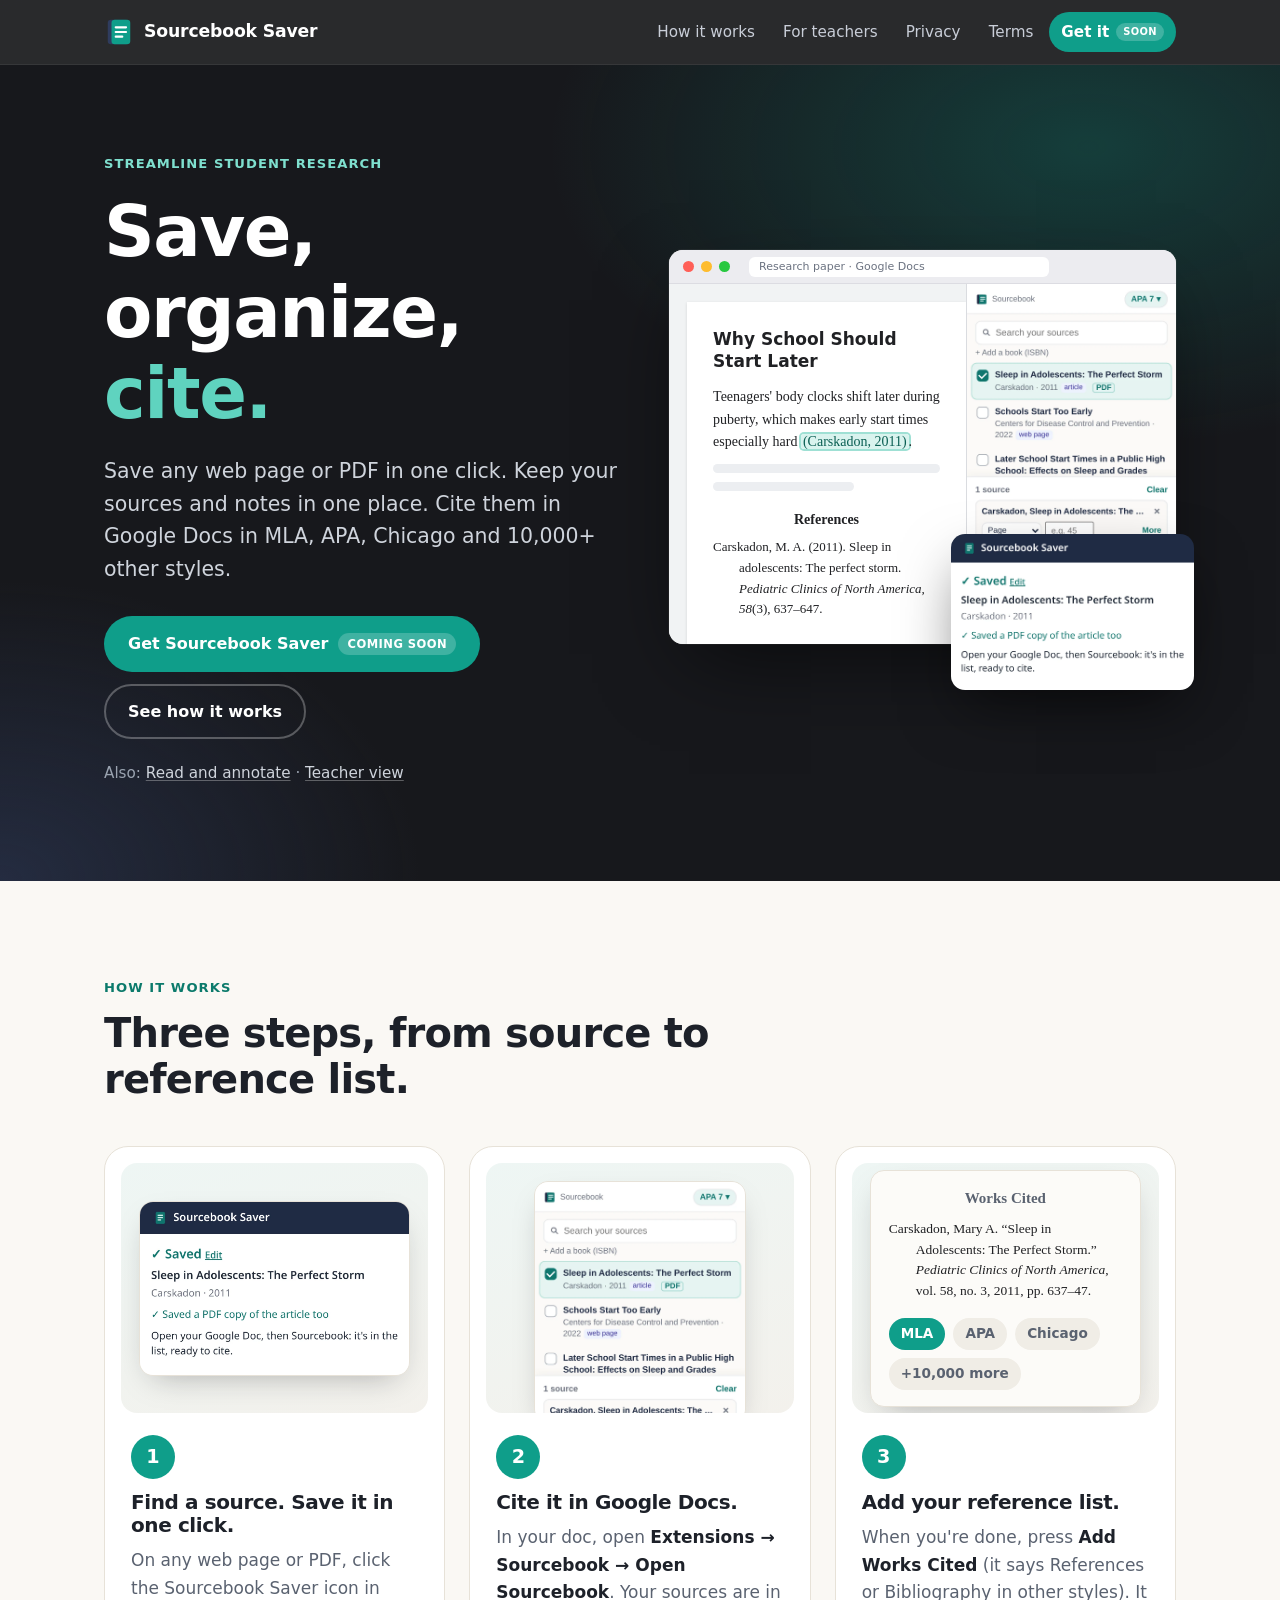
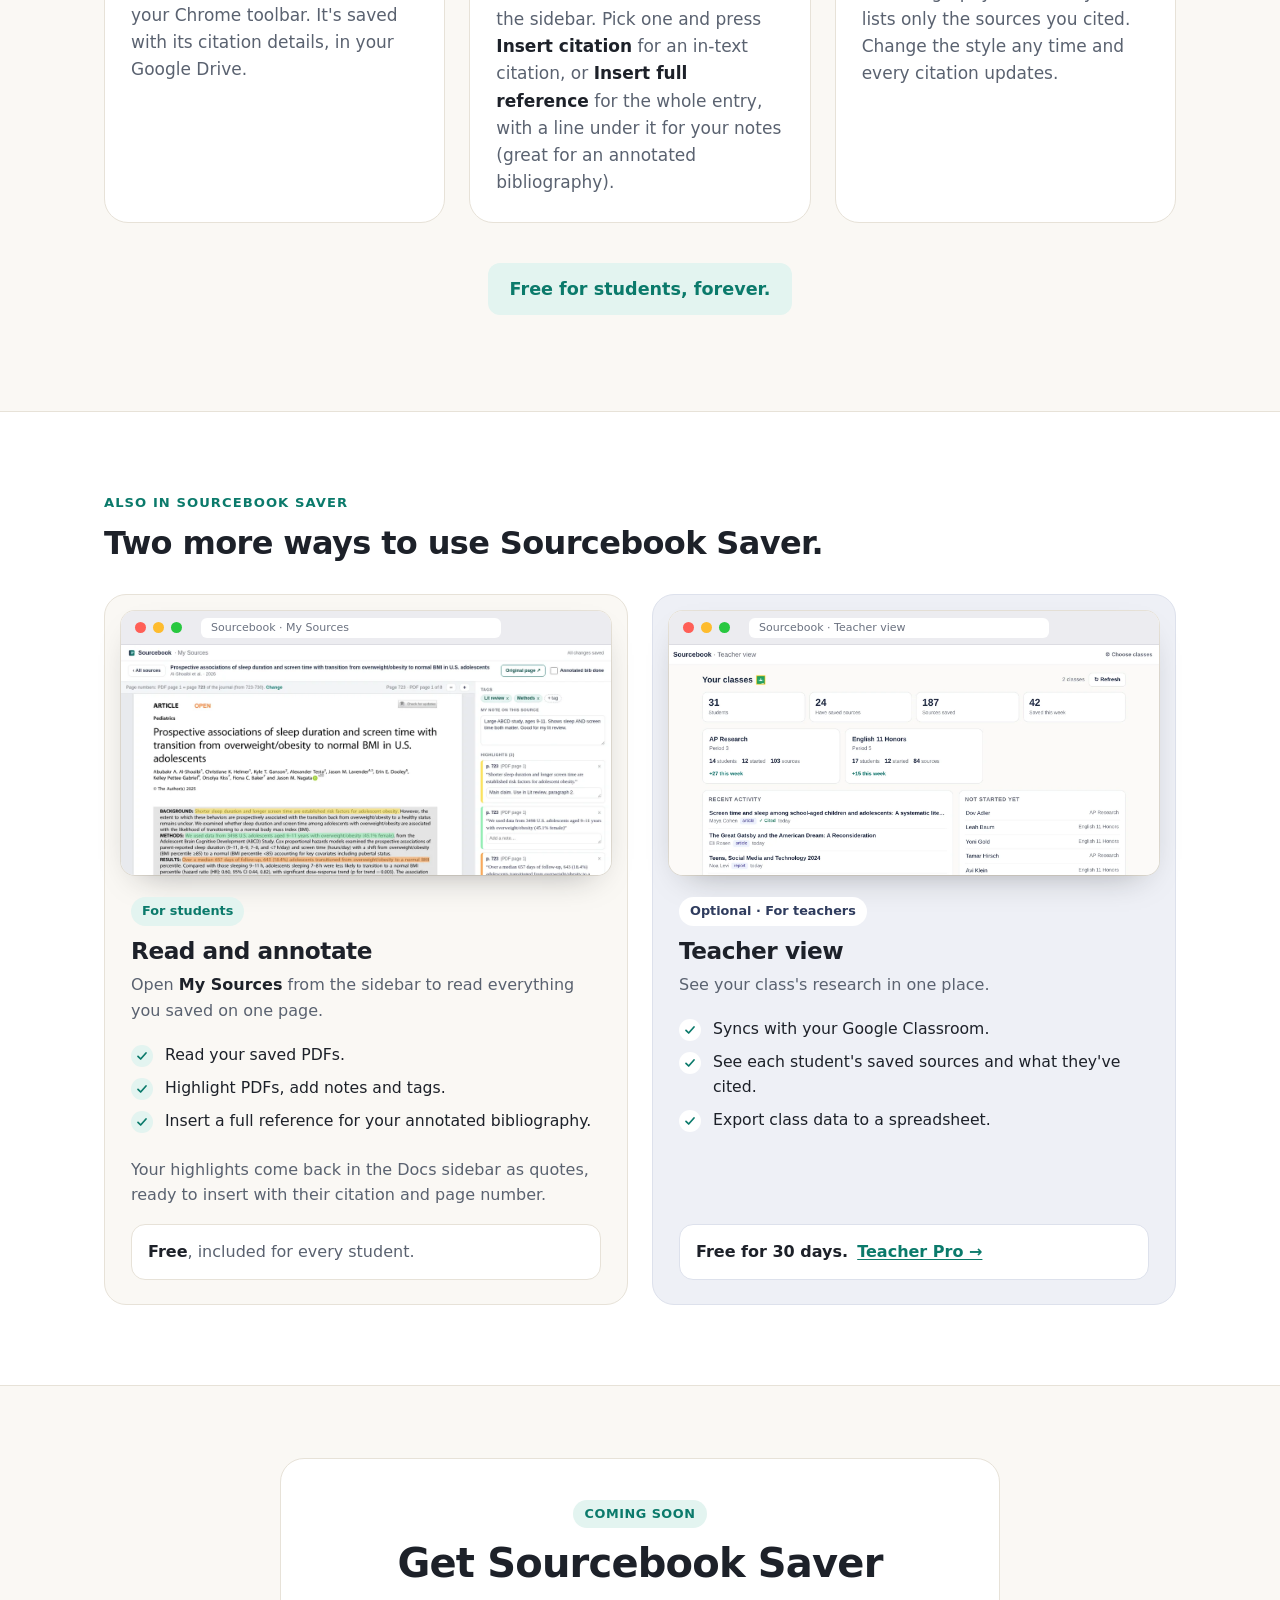
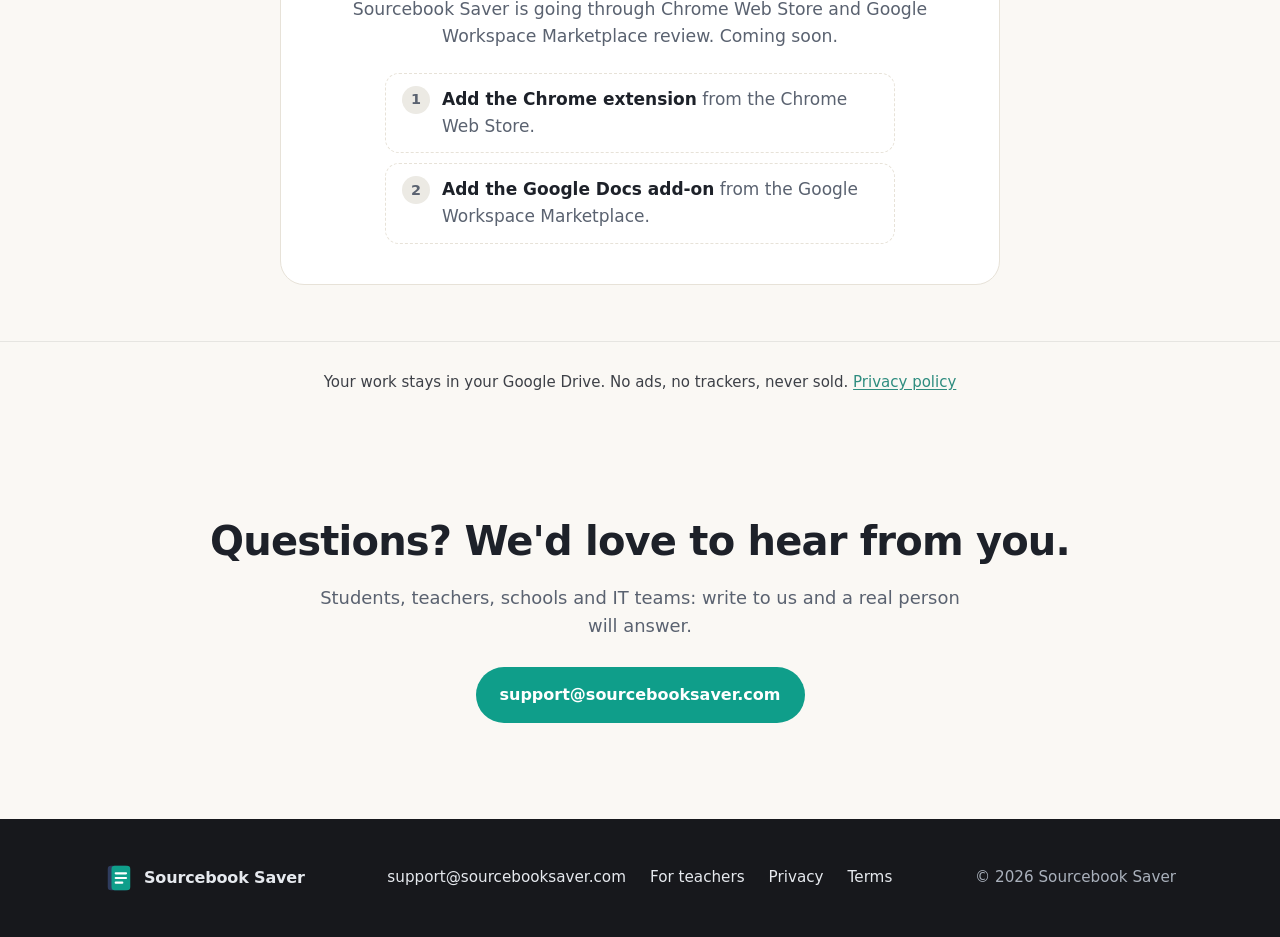
==== index.html @ 34f8eda5 "Teachers page Setup edits, homepage hero and pricing text" ====
<!doctype html>
<html lang="en">
<head>
<meta charset="utf-8">
<meta name="viewport" content="width=device-width, initial-scale=1">
<title>Sourcebook Saver: save, organize, cite</title>
<meta name="description" content="Save web pages and PDFs in one click, then cite them in Google Docs in MLA, APA, Chicago and 10,000+ other styles. Free for students.">
<link rel="canonical" href="https://sourcebooksaver.com/">
<meta name="theme-color" content="#17181c">
<meta property="og:type" content="website">
<meta property="og:site_name" content="Sourcebook Saver">
<meta property="og:title" content="Sourcebook Saver: save, organize, cite">
<meta property="og:description" content="Save web pages and PDFs in one click, then cite them in Google Docs in MLA, APA, Chicago and 10,000+ other styles. Free for students.">
<meta property="og:url" content="https://sourcebooksaver.com/">
<meta property="og:image" content="https://sourcebooksaver.com/assets/img/og.jpg">
<meta property="og:image:width" content="1200">
<meta property="og:image:height" content="630">
<meta name="twitter:card" content="summary_large_image">
<link rel="icon" href="/favicon.svg" type="image/svg+xml">
<link rel="icon" href="/favicon.png" type="image/png" sizes="32x32">
<link rel="apple-touch-icon" href="/apple-touch-icon.png">
<link rel="stylesheet" href="/assets/style.css">
</head>
<body>
<a class="skip" href="#main">Skip to content</a>
<header class="site-head">
  <div class="wrap">
    <a class="brand" href="/"><img src="/assets/img/logo.svg" alt="" width="30" height="30">Sourcebook Saver</a>
    <nav class="nav" aria-label="Main"><a href="#how" class="hide-sm">How it works</a><a href="/teachers/">For teachers</a><a href="/privacy/" class="hide-sm">Privacy</a><a href="/terms/" class="hide-sm">Terms</a><a href="#get" class="nav-get">Get it <span class="soon">Soon</span></a></nav>
  </div>
</header>
<main id="main">
<section class="hero" aria-labelledby="hero-title" style="padding:0">
  <div class="wrap">
    <div>
      <span class="eyebrow">Streamline student research</span>
      <h1 id="hero-title">Save, organize, <span class="accent">cite.</span></h1>
      <p class="lede">Save any web page or PDF in one click. Keep your sources and notes in one place. Cite them in Google Docs in MLA, APA, Chicago and 10,000+ other styles.</p>
      <div class="ctas">
        <a class="btn btn-primary btn-get" href="#get">Get Sourcebook Saver <span class="soon">Coming soon</span></a>
        <a class="btn btn-ghost" href="#how">See how it works</a>
      </div>
      <p class="also">Also: <a href="#read-annotate">Read and annotate</a> <span aria-hidden="true">·</span> <a href="#teacher-view">Teacher view</a></p>
    </div>
    <div class="hero-visual">
      <div class="window">
        <div class="window-bar"><i></i><i></i><i></i><span>Research paper · Google Docs</span></div>
        <div class="docmock">
          <div class="docpage" aria-hidden="true">
            <p class="d-title">Why School Should Start Later</p>
            <p>Teenagers' body clocks shift later during puberty, which makes early start times especially hard <mark>(Carskadon, 2011)</mark>.</p>
            <p class="d-line"></p><p class="d-line short"></p>
            <p class="d-h">References</p>
            <p class="d-ref">Carskadon, M. A. (2011). Sleep in adolescents: The perfect storm. <i>Pediatric Clinics of North America, 58</i>(3), 637–647.</p>
          </div>
          <div class="docside"><img src="/assets/img/docs-sidebar.webp" width="900" height="1860" alt="The Sourcebook Saver sidebar in Google Docs, listing saved sources ready to cite. Sample data."></div>
        </div>
      </div>
      <img class="pop" src="/assets/img/saver-popup.webp" width="1020" height="654" alt="The Sourcebook Saver popup in Chrome saying the page was saved, with its citation details.">
    </div>
  </div>
</section>

<section id="how" aria-labelledby="how-title">
  <div class="wrap">
    <div class="section-head">
      <span class="kicker">How it works</span>
      <h2 id="how-title">Three steps, from source to reference list.</h2>
    </div>
    <ol class="steps3">
      <li>
        <div class="s-vis"><div class="shot"><img src="/assets/img/saver-popup.webp" width="1020" height="654" loading="lazy" alt="Sourcebook Saver popup in Chrome: the page is saved, with its title, author and date."></div></div>
        <div class="s-text">
          <span class="s-num" aria-hidden="true">1</span>
          <h3>Find a source. Save it in one click.</h3>
          <p>On any web page or PDF, click the Sourcebook Saver icon in your Chrome toolbar. It's saved with its citation details, in your Google Drive.</p>
        </div>
      </li>
      <li>
        <div class="s-vis"><div class="shot shot-tall"><img src="/assets/img/docs-sidebar.webp" width="900" height="1860" loading="lazy" alt="The Sourcebook Saver sidebar in Google Docs with saved sources and the Insert citation button. Sample data."></div></div>
        <div class="s-text">
          <span class="s-num" aria-hidden="true">2</span>
          <h3>Cite it in Google Docs.</h3>
          <p>In your doc, open <b>Extensions → Sourcebook → Open Sourcebook</b>. Your sources are in the sidebar. Pick one and press <b>Insert citation</b> for an in-text citation, or <b>Insert full reference</b> for the whole entry, with a line under it for your notes (great for an annotated bibliography).</p>
        </div>
      </li>
      <li>
        <div class="s-vis"><div class="refcard" aria-label="Citation styles">
          <p class="rc-h">Works Cited</p>
          <p class="rc-e">Carskadon, Mary A. “Sleep in Adolescents: The Perfect Storm.” <i>Pediatric Clinics of North America</i>, vol. 58, no. 3, 2011, pp. 637–47.</p>
          <div class="chips"><span class="on">MLA</span><span>APA</span><span>Chicago</span><span>+10,000 more</span></div>
        </div></div>
        <div class="s-text">
          <span class="s-num" aria-hidden="true">3</span>
          <h3>Add your reference list.</h3>
          <p>When you're done, press <b>Add Works Cited</b> (it says References or Bibliography in other styles). It lists only the sources you cited. Change the style any time and every citation updates.</p>
        </div>
      </li>
    </ol>
    <p class="free-line"><span class="free-badge">Free for students, forever.</span></p>
  </div>
</section>

<section id="more" class="more-sec" aria-labelledby="more-title">
  <div class="wrap">
    <div class="section-head more-head">
      <span class="kicker">Also in Sourcebook Saver</span>
      <h2 id="more-title">Two more ways to use Sourcebook Saver.</h2>
    </div>
    <div class="duo">
      <article class="duo-card" id="read-annotate" aria-labelledby="ra-title">
        <div class="window duo-shot">
          <div class="window-bar"><i></i><i></i><i></i><span>Sourcebook · My Sources</span></div>
          <img src="/assets/img/my-sources.webp" width="1200" height="652" loading="lazy" alt="My Sources page: a saved source open for reading, with highlights and a notes panel. Sample data.">
        </div>
        <div class="duo-body">
          <span class="tag">For students</span>
          <h3 id="ra-title">Read and annotate</h3>
          <p>Open <b>My Sources</b> from the sidebar to read everything you saved on one page.</p>
          <ul class="ticks">
            <li>Read your saved PDFs.</li>
            <li>Highlight PDFs, add notes and tags.</li>
            <li>Insert a full reference for your annotated bibliography.</li>
          </ul>
          <p>Your highlights come back in the Docs sidebar as quotes, ready to insert with their citation and page number.</p>
          <p class="duo-foot"><strong>Free</strong>, included for every student.</p>
        </div>
      </article>
      <article class="duo-card teach" id="teacher-view" aria-labelledby="tv-title">
        <div class="window duo-shot">
          <div class="window-bar"><i></i><i></i><i></i><span>Sourcebook · Teacher view</span></div>
          <img src="/assets/img/teacher-dashboard.webp" width="1600" height="997" loading="lazy" alt="Teacher view with class cards and a student list. Sample data.">
        </div>
        <div class="duo-body">
          <span class="tag">Optional · For teachers</span>
          <h3 id="tv-title">Teacher view</h3>
          <p>See your class's research in one place.</p>
          <ul class="ticks">
            <li>Syncs with your Google Classroom.</li>
            <li>See each student's saved sources and what they've cited.</li>
            <li>Export class data to a spreadsheet.</li>
          </ul>
          <p class="duo-foot"><strong>Free for 30 days.</strong> <a href="/teachers/">Teacher Pro <span aria-hidden="true">→</span></a></p>
        </div>
      </article>
    </div>
  </div>
</section>

<section id="get" class="get-sec" aria-labelledby="get-title">
  <div class="wrap">
    <div class="get-card">
      <span class="soon soon-lg">Coming soon</span>
      <h2 id="get-title">Get Sourcebook Saver</h2>
      <p>Sourcebook Saver is going through Chrome Web Store and Google Workspace Marketplace review. Coming soon.</p>
      <ol class="get-steps">
        <li><span><b>Add the Chrome extension</b> from the Chrome Web Store.</span></li>
        <li><span><b>Add the Google Docs add-on</b> from the Google Workspace Marketplace.</span></li>
      </ol>
    </div>
  </div>
</section>

<section class="data-strip" aria-label="Privacy" style="padding:28px 0;border-top:1px solid rgba(0,0,0,.08)">
  <div class="wrap" style="text-align:center;font-size:15px;line-height:1.6;opacity:.85">
    <p style="margin:0">Your work stays in your Google Drive. No ads, no trackers, never sold. <a href="/privacy/">Privacy policy</a></p>
  </div>
</section>

<section class="cta-band" aria-labelledby="cta-title">
  <div class="wrap">
    <h2 id="cta-title">Questions? We'd love to hear from you.</h2>
    <p>Students, teachers, schools and IT teams: write to us and a real person will answer.</p>
    <div class="ctas" style="justify-content:center">
      <a class="btn btn-primary" href="mailto:support@sourcebooksaver.com">support@sourcebooksaver.com</a>
    </div>
  </div>
</section>
</main>
<footer class="site-foot">
  <div class="wrap">
    <a class="brand" href="/"><img src="/assets/img/logo.svg" alt="" width="26" height="26">Sourcebook Saver</a>
    <nav class="foot-links" aria-label="Footer">
      <a href="mailto:support@sourcebooksaver.com">support@sourcebooksaver.com</a>
      <a href="/teachers/">For teachers</a>
      <a href="/privacy/">Privacy</a>
      <a href="/terms/">Terms</a>
    </nav>
    <p style="margin:0">&copy; 2026 Sourcebook Saver</p>
  </div>
</footer>
</body>
</html>
---- assets/style.css ----
:root{--ink:#1d2129;--muted:#5a6270;--paper:#faf8f4;--card:#fff;--line:#e7e2d8;--teal:#0f9e8a;--teal-d:#0b7a6b;--teal-l:#e3f4f0;--navy:#2f3c5e;--night:#17181c;--night2:#1f2127;--radius:18px;--max:1120px}
*{box-sizing:border-box}
html{-webkit-text-size-adjust:100%;scroll-behavior:smooth}
@media (prefers-reduced-motion:reduce){html{scroll-behavior:auto}}
body{margin:0;background:var(--paper);color:var(--ink);font:17px/1.6 system-ui,-apple-system,"Segoe UI",Roboto,"Helvetica Neue",Arial,sans-serif;text-rendering:optimizeLegibility}
img,video{max-width:100%;height:auto;display:block}
a{color:var(--teal-d);text-underline-offset:2px}
a:hover{color:var(--navy)}
:focus-visible{outline:3px solid #f5b83d;outline-offset:3px;border-radius:6px}
.skip{position:absolute;left:-999px;top:8px;background:#fff;color:var(--ink);padding:8px 14px;border-radius:8px;z-index:10}
.skip:focus{left:8px}
.wrap{max-width:var(--max);margin:0 auto;padding:0 24px}
h1,h2,h3{line-height:1.15;letter-spacing:-.02em;margin:0 0 .5em}
h1{font-size:clamp(2.4rem,6vw,4.4rem);font-weight:800}
h2{font-size:clamp(1.7rem,3.4vw,2.5rem);font-weight:780}
h3{font-size:1.25rem;font-weight:720}
p{margin:0 0 1em}

/* header */
.site-head{position:sticky;top:0;z-index:5;background:rgba(23,24,28,.92);backdrop-filter:saturate(1.4) blur(10px);-webkit-backdrop-filter:saturate(1.4) blur(10px);border-bottom:1px solid rgba(255,255,255,.06)}
.site-head .wrap{display:flex;align-items:center;justify-content:space-between;gap:16px;min-height:64px}
.brand{display:flex;align-items:center;gap:10px;color:#fff;text-decoration:none;font-weight:760;font-size:1.08rem;letter-spacing:-.01em;white-space:nowrap}
.brand img{width:30px;height:30px}
.brand:hover{color:#fff}
.nav{display:flex;gap:4px;flex-wrap:wrap}
.nav a{color:#c9ced8;text-decoration:none;font-size:.95rem;padding:8px 12px;border-radius:999px}
.nav a:hover,.nav a[aria-current=page]{color:#fff;background:rgba(255,255,255,.08)}

/* hero */
.hero{background:radial-gradient(900px 500px at 85% 10%,rgba(15,158,138,.28),transparent 60%),radial-gradient(700px 500px at 0% 100%,rgba(47,60,94,.55),transparent 60%),var(--night);color:#fff;overflow:hidden}
.hero .wrap{display:grid;grid-template-columns:1.02fr 1fr;gap:48px;align-items:center;padding-top:84px;padding-bottom:96px}
.eyebrow{display:inline-block;font-size:.82rem;font-weight:700;letter-spacing:.08em;text-transform:uppercase;color:#7fe0cf;margin-bottom:18px}
.hero h1{margin-bottom:20px}
.hero h1 .accent{color:#5fd3bf}
.lede{font-size:clamp(1.1rem,1.6vw,1.3rem);color:#cfd4dc;max-width:34em;margin-bottom:30px}
.ctas{display:flex;flex-wrap:wrap;gap:12px}
.btn{display:inline-flex;align-items:center;gap:8px;padding:13px 22px;border-radius:999px;font-weight:700;font-size:1rem;text-decoration:none;border:2px solid transparent;transition:transform .15s ease,background .15s ease}
.btn:hover{transform:translateY(-1px)}
.btn-primary{background:var(--teal);color:#fff}
.btn-primary:hover{background:#12b39c;color:#fff}
.btn-ghost{border-color:rgba(255,255,255,.28);color:#fff}
.btn-ghost:hover{border-color:#fff;color:#fff}
.btn svg{width:18px;height:18px}

/* window mockup */
.window{background:#fff;border-radius:14px;box-shadow:0 30px 80px -20px rgba(0,0,0,.6),0 0 0 1px rgba(255,255,255,.06);overflow:hidden}
.window-bar{display:flex;align-items:center;gap:7px;height:34px;padding:0 14px;background:#ececf0;border-bottom:1px solid #dcdce2}
.window-bar i{width:11px;height:11px;border-radius:50%;background:#ff5f57}
.window-bar i:nth-child(2){background:#febc2e}.window-bar i:nth-child(3){background:#28c840}
.window-bar span{margin-left:12px;flex:1;max-width:300px;height:20px;border-radius:6px;background:#fff;font-size:11px;line-height:20px;color:#6b7280;padding:0 10px;overflow:hidden;white-space:nowrap}
.hero-visual{position:relative;padding-bottom:40px}
.hero-visual .pop{position:absolute;right:-18px;bottom:-6px;width:min(300px,48%);border-radius:14px;box-shadow:0 24px 60px -12px rgba(0,0,0,.55);animation:pop .9s cubic-bezier(.2,.9,.25,1.2) .3s both}
@keyframes pop{from{opacity:0;transform:translateY(24px) scale(.9)}to{opacity:1;transform:none}}
@media (prefers-reduced-motion:reduce){.hero-visual .pop{animation:none}}

/* sections */
section{padding:96px 0}
.section-head{max-width:720px;margin-bottom:44px}
.section-head p{color:var(--muted);font-size:1.12rem}
.kicker{font-size:.82rem;font-weight:750;letter-spacing:.08em;text-transform:uppercase;color:var(--teal-d);margin-bottom:12px;display:block}

.video-sec{background:var(--night2);color:#fff;padding:80px 0}
.video-sec .section-head p{color:#c3c9d3}
.video-sec .kicker{color:#7fe0cf}
.video-frame{border-radius:var(--radius);overflow:hidden;box-shadow:0 30px 80px -24px rgba(0,0,0,.7);background:#000;aspect-ratio:16/9}
.video-frame video{width:100%;height:100%;object-fit:cover}
.video-note{margin-top:14px;color:#a9b0bc;font-size:.93rem}

.split{display:grid;grid-template-columns:1fr 1fr;gap:28px}
.panel{background:var(--card);border:1px solid var(--line);border-radius:24px;padding:36px;display:flex;flex-direction:column}
.panel .tag{align-self:flex-start;font-size:.82rem;font-weight:750;padding:5px 12px;border-radius:999px;background:var(--teal-l);color:var(--teal-d);margin-bottom:16px}
.panel.teach .tag{background:#e8ebf4;color:var(--navy)}
.panel h3{font-size:1.6rem;margin-bottom:12px}
.panel > p{color:var(--muted)}
.ticks{list-style:none;padding:0;margin:4px 0 26px}
.ticks li{position:relative;padding-left:34px;margin-bottom:12px}
.ticks li::before{content:"";position:absolute;left:0;top:3px;width:22px;height:22px;border-radius:50%;background:var(--teal-l) url("data:image/svg+xml,%3Csvg xmlns='http://www.w3.org/2000/svg' viewBox='0 0 24 24'%3E%3Cpath d='M6 12.5l4 4 8-9' fill='none' stroke='%230b7a6b' stroke-width='2.6' stroke-linecap='round' stroke-linejoin='round'/%3E%3C/svg%3E") center/16px no-repeat}
.panel.teach .ticks li::before{background-color:#e8ebf4}
.shot{margin-top:auto;border-radius:14px;overflow:hidden;border:1px solid var(--line);background:#f3f1ec}
.shot img{width:100%;height:auto}
.shot-pair{display:grid;grid-template-columns:1.5fr 1fr;gap:12px;margin-top:auto;align-items:start}
.shot-pair .shot{margin-top:0}
.shot-tall{max-height:300px}
.shot-tall img{object-fit:cover;object-position:top;height:300px!important}
.price{margin:0 0 22px;padding:16px 18px;border-radius:14px;background:#f6f4ef;border:1px dashed #d8d1c3;font-size:.98rem}
.price strong{color:var(--ink)}
.free-badge{display:inline-block;margin:0 0 22px;padding:10px 16px;border-radius:12px;background:var(--teal-l);color:var(--teal-d);font-weight:750}

.data-sec{background:#fff;border-top:1px solid var(--line);border-bottom:1px solid var(--line)}
.points{display:grid;grid-template-columns:repeat(3,1fr);gap:22px;margin-bottom:28px}
.point{padding:28px;border-radius:20px;background:var(--paper);border:1px solid var(--line)}
.point .ic{width:46px;height:46px;border-radius:14px;background:var(--teal);display:grid;place-items:center;margin-bottom:16px}
.point .ic svg{width:24px;height:24px;stroke:#fff;fill:none;stroke-width:2;stroke-linecap:round;stroke-linejoin:round}
.point p{color:var(--muted);margin:0}
.point h3{margin-bottom:8px}

.cta-band{text-align:center}
.cta-band p{color:var(--muted);font-size:1.12rem;max-width:36em;margin:0 auto 26px}
.cta-band .btn-ghost{border-color:var(--line);color:var(--ink)}

/* teachers page */
.page-hero{background:radial-gradient(800px 400px at 90% 0%,rgba(15,158,138,.25),transparent 60%),var(--night);color:#fff;padding:72px 0 56px}
.page-hero p{color:#cfd4dc;font-size:1.15rem;max-width:40em;margin:0}
.page-hero h1{font-size:clamp(2.1rem,5vw,3.4rem)}
.steps{list-style:none;padding:0;margin:0;counter-reset:s;display:grid;gap:18px}
.steps li{counter-increment:s;display:grid;grid-template-columns:56px 1fr;gap:18px;padding:24px;background:#fff;border:1px solid var(--line);border-radius:20px}
.steps li::before{content:counter(s);width:44px;height:44px;border-radius:50%;background:var(--teal);color:#fff;font-weight:800;font-size:1.2rem;display:grid;place-items:center}
.steps h3{margin:6px 0 6px}
.steps p{margin:0;color:var(--muted)}
.two-col{display:grid;grid-template-columns:1.1fr .9fr;gap:40px;align-items:start}
.aside{position:sticky;top:90px}
.aside .shot{margin-bottom:14px}
.aside figcaption{font-size:.9rem;color:var(--muted)}

/* legal */
.legal{padding:56px 0 96px}
.legal .wrap{max-width:820px}
.legal-head{margin-bottom:28px;padding-bottom:22px;border-bottom:1px solid var(--line)}
.legal-head h1{font-size:clamp(2rem,4.6vw,2.9rem)}
.legal-head .sub{font-weight:650;margin:0 0 4px}
.legal-head .meta{color:var(--muted);font-size:.95rem;margin:0}
.legal h2{font-size:1.45rem;margin:2.2em 0 .6em;scroll-margin-top:84px}
.legal h3{font-size:1.12rem;margin:1.6em 0 .5em}
.legal ul,.legal ol{padding-left:1.3em}
.legal li{margin-bottom:.45em}
.legal hr{border:0;border-top:1px solid var(--line);margin:3em 0 1.5em}
.legal em{color:var(--muted)}
.toc{background:#fff;border:1px solid var(--line);border-radius:16px;padding:18px 22px;margin:0 0 8px}
.toc summary{cursor:pointer;font-weight:700}
.toc ol{margin:12px 0 0;padding-left:1.2em;columns:2;column-gap:28px;font-size:.95rem}
.toc li{break-inside:avoid}
.table-wrap{margin:1.2em 0 1.6em;border:1px solid var(--line);border-radius:14px;overflow:hidden;background:#fff}
table{border-collapse:collapse;width:100%;font-size:.95rem}
th,td{text-align:left;vertical-align:top;padding:12px 14px;border-bottom:1px solid var(--line)}
th{background:#f3f1ec;font-weight:700}
tr:last-child td{border-bottom:0}

/* footer */
.site-foot{background:var(--night);color:#aab1bc;padding:44px 0;font-size:.95rem}
.site-foot .wrap{display:flex;flex-wrap:wrap;gap:18px 32px;align-items:center;justify-content:space-between}
.site-foot a{color:#e6e9ee;text-decoration:none}
.site-foot a:hover{color:#fff;text-decoration:underline}
.foot-links{display:flex;flex-wrap:wrap;gap:8px 24px}
.site-foot .brand{font-size:1rem}

@media (max-width:900px){
 .hero .wrap{grid-template-columns:1fr;padding-top:56px;padding-bottom:64px;gap:40px}
 .split,.points,.two-col{grid-template-columns:1fr}
 .aside{position:static}
 section{padding:72px 0}
}
@media (max-width:640px){
 body{font-size:16.5px}
 .wrap{padding:0 18px}
 .nav a{padding:7px 9px;font-size:.9rem}
 .nav .hide-sm{display:none}
 .panel{padding:24px;border-radius:20px}
 .hero-visual .pop{right:-6px;width:52%}
 .shot-pair{grid-template-columns:1fr 1fr}
 .shot-tall,.shot-tall img{height:220px;max-height:220px}
 .toc ol{columns:1}
 .steps li{grid-template-columns:1fr;gap:10px;padding:20px}
 .table-wrap{border:0;background:none;border-radius:0}
 table,thead,tbody,tr,th,td{display:block}
 thead{position:absolute;left:-9999px}
 tr{background:#fff;border:1px solid var(--line);border-radius:14px;margin-bottom:12px;padding:6px 0}
 td{border:0;padding:8px 16px}
 td[data-label]:not([data-label=""])::before{content:attr(data-label);display:block;font-size:.78rem;font-weight:750;letter-spacing:.04em;text-transform:uppercase;color:var(--muted);margin-bottom:2px}
 .site-foot .wrap{flex-direction:column;align-items:flex-start}
}
.video-soon{min-height:280px;border-radius:var(--radius);border:2px dashed rgba(255,255,255,.18);background:linear-gradient(160deg,#22252c,#1a1c21);display:flex;flex-direction:column;align-items:center;justify-content:center;text-align:center;padding:24px}
.video-soon svg{width:64px;height:64px;margin-bottom:14px}
.video-soon svg circle{fill:none;stroke:#5fd3bf;stroke-width:2.5}
.video-soon svg path{fill:#5fd3bf}
.video-soon .vs-title{font-size:clamp(1.2rem,2.4vw,1.6rem);font-weight:750;color:#fff;margin:0 0 6px}
.video-soon .vs-sub{color:#a9b0bc;margin:0}
@media (max-width:640px){.video-soon{min-height:220px}}

/* v2 home: hero doc mockup */
.docmock{display:grid;grid-template-columns:1fr 210px;background:#f1f3f4;height:360px;overflow:hidden}
.docpage{background:#fff;margin:18px 0 0 18px;padding:26px 26px 0;color:#202124;font:14px/1.6 Georgia,"Times New Roman",serif;box-shadow:0 1px 3px rgba(0,0,0,.12)}
.docpage p{margin:0 0 10px}
.docpage .d-title{font:700 17px/1.3 system-ui,-apple-system,"Segoe UI",Roboto,sans-serif;margin-bottom:14px}
.docpage mark{background:#d9f3ee;color:#0b5f53;border-radius:3px;padding:0 2px;box-shadow:0 0 0 2px #9fe0d4}
.docpage .d-line{height:9px;border-radius:5px;background:#eceef1;margin-bottom:9px}
.docpage .d-line.short{width:62%;margin-bottom:18px}
.docpage .d-h{font-weight:700;text-align:center;margin-bottom:6px}
.docpage .d-ref{padding-left:2em;text-indent:-2em;font-size:13px}
.docside{border-left:1px solid #dadce0;background:#fff;overflow:hidden}
.docside img{width:100%;height:auto}
.btn-dark{background:var(--night);color:#fff}
.btn-dark:hover{background:var(--navy);color:#fff}

/* v2 home: three steps */
.steps3{list-style:none;margin:0;padding:0;display:grid;grid-template-columns:repeat(3,1fr);gap:24px}
.steps3 li{background:#fff;border:1px solid var(--line);border-radius:24px;padding:28px;display:flex;flex-direction:column;gap:22px}
.steps3 .s-num{display:grid;place-items:center;width:44px;height:44px;border-radius:50%;background:var(--teal);color:#fff;font-weight:800;font-size:1.2rem;margin-bottom:16px}
.steps3 h3{margin-bottom:10px}
.steps3 p{color:var(--muted);margin:0}
.steps3 b{color:var(--ink)}
.steps3 .shot,.steps3 .refcard{margin-top:auto}
.steps3 .shot-tall,.steps3 .shot-tall img{height:240px!important;max-height:240px}
.refcard{border:1px solid var(--line);border-radius:14px;background:#fcfbf8;padding:18px 18px 16px}
.refcard .rc-h{font:700 15px/1.3 Georgia,"Times New Roman",serif;text-align:center;margin:0 0 10px}
.refcard .rc-e{font:13.5px/1.55 Georgia,"Times New Roman",serif;padding-left:2em;text-indent:-2em;margin:0 0 16px;color:#202124}
.chips{display:flex;flex-wrap:wrap;gap:8px}
.chips span{font-size:.85rem;font-weight:700;padding:5px 12px;border-radius:999px;background:#f0ede6;color:var(--muted)}
.chips span.on{background:var(--teal);color:#fff}
.free-line{text-align:center;margin:40px 0 0}
.free-line .free-badge{margin:0;font-size:1.1rem;padding:12px 22px}

/* v2 home: My Sources */
.ms-sec{background:#fff;border-top:1px solid var(--line);border-bottom:1px solid var(--line)}
.ms-grid{display:grid;grid-template-columns:.85fr 1.15fr;gap:56px;align-items:center}
.ms-grid p{color:var(--muted);font-size:1.08rem}
.ms-grid b{color:var(--ink)}
.ms-sec .window{box-shadow:0 24px 60px -24px rgba(23,24,28,.35),0 0 0 1px var(--line)}

/* v2 home: teachers (optional) */
.teach-card{display:grid;grid-template-columns:1fr 1fr;gap:44px;align-items:center;background:#eef0f6;border:1px solid #dde1ec;border-radius:28px;padding:44px}
.teach-card .tag{display:inline-block;font-size:.82rem;font-weight:750;padding:5px 12px;border-radius:999px;background:#fff;color:var(--navy);margin-bottom:16px}
.teach-card h2{font-size:clamp(1.6rem,3vw,2.2rem)}
.teach-card > div > p{color:var(--muted)}
.teach-card b{color:var(--ink)}
.teach-card .ticks li::before{background-color:#fff}
.teach-card .price{background:#fff;border-style:solid;border-color:#dde1ec}
.teach-card .shot{margin:0;background:#fff}
.faq{max-width:820px}
.faq details{background:#fff;border:1px solid var(--line);border-radius:16px;padding:16px 20px;margin-bottom:12px}
.faq summary{cursor:pointer;font-weight:700}
.faq details p{margin:10px 0 0;color:var(--muted)}
.note-sm{font-size:.86rem;color:var(--muted)}
.price-cards{display:grid;grid-template-columns:repeat(3,1fr);gap:16px;margin:0 0 18px}
.pcard{background:#fff;border:1px solid var(--line);border-radius:18px;padding:22px}
.pcard .amt{font-size:2rem;font-weight:800;letter-spacing:-.02em;line-height:1.1}
.pcard .amt small{font-size:1rem;font-weight:600;color:var(--muted)}
.pcard p{margin:6px 0 0;color:var(--muted);font-size:.95rem}
.pcard.free{background:var(--teal-l);border-color:#bfe7de}

@media (max-width:1060px){.docmock{grid-template-columns:1fr 170px}}
@media (max-width:900px){
 .steps3,.ms-grid,.teach-card,.price-cards{grid-template-columns:1fr}
 .ms-grid{gap:32px}
 .teach-card{padding:28px;gap:28px}
 .steps3 .shot-tall,.steps3 .shot-tall img{height:300px!important;max-height:300px}
}
@media (max-width:640px){
 .docmock{grid-template-columns:1fr 128px;height:270px}
 .docpage{margin:12px 0 0 12px;padding:16px 14px 0;font-size:12.5px}
 .docpage .d-title{font-size:14px}
 .docpage .d-ref{font-size:11.5px}
 .steps3 li{padding:22px}
 .teach-card{padding:22px;border-radius:22px}
}

/* v2.1: step visuals on top, equal frames */
.steps3 li{padding:16px 16px 26px}
.steps3 .s-text{padding:0 10px}
.s-vis{height:250px;border-radius:16px;background:linear-gradient(160deg,#eef6f4,#f3f1ec);display:flex;align-items:center;justify-content:center;overflow:hidden;padding:18px}
.steps3 .s-vis .shot,.steps3 .s-vis .refcard{margin:0;width:100%;box-shadow:0 12px 30px -14px rgba(23,24,28,.35)}
.steps3 .s-vis .shot-tall{align-self:flex-start;width:78%;height:auto!important;max-height:none}
.steps3 .s-vis .shot-tall img{height:auto!important}
.s-vis:has(.shot-tall){padding-bottom:0;align-items:flex-start}
.steps3 .s-num{margin-bottom:12px}
@media (max-width:900px){.s-vis{height:270px}.steps3 .s-vis .shot{max-width:440px}.steps3 .s-vis .shot-tall{max-width:300px}}
@media (max-width:640px){.s-vis{height:230px;padding:14px}}

/* v3 home: primary + two secondary */
.also{margin:22px 0 0;font-size:.95rem;color:#9aa3b0}
.also a{color:#cfd4dc;text-decoration:underline;text-decoration-color:rgba(255,255,255,.3)}
.also a:hover{color:#fff}
.more-sec{background:#fff;border-top:1px solid var(--line);border-bottom:1px solid var(--line);padding:80px 0}
.more-head{margin-bottom:32px}
.more-head h2{font-size:clamp(1.5rem,2.6vw,2rem)}
.duo{display:grid;grid-template-columns:1fr 1fr;gap:24px}
.duo-card{background:var(--paper);border:1px solid var(--line);border-radius:22px;padding:16px;display:flex;flex-direction:column;scroll-margin-top:84px}
.duo-card.teach{background:#eef0f6;border-color:#dde1ec}
.duo-shot{box-shadow:0 14px 34px -18px rgba(23,24,28,.4),0 0 0 1px var(--line)}
.duo-shot img{width:100%;height:230px;object-fit:cover;object-position:top left}
.duo-body{padding:22px 10px 8px;display:flex;flex-direction:column;flex:1}
.duo-body .tag{align-self:flex-start;font-size:.8rem;font-weight:750;padding:4px 11px;border-radius:999px;background:var(--teal-l);color:var(--teal-d);margin-bottom:12px}
.duo-card.teach .tag{background:#fff;color:var(--navy)}
.duo-body h3{font-size:1.45rem;margin-bottom:8px}
.duo-body p{color:var(--muted);font-size:1rem}
.duo-body b{color:var(--ink)}
.duo-body .ticks{margin:2px 0 16px;font-size:.98rem}
.duo-body .ticks li{margin-bottom:8px}
.duo-card.teach .ticks li::before{background-color:#fff}
.duo-foot{margin:auto 0 0!important;padding:14px 16px;border-radius:14px;background:#fff;border:1px solid var(--line);font-size:.96rem}
.duo-card.teach .duo-foot{border-color:#dde1ec}
.duo-foot strong{color:var(--ink)}
.duo-foot a{font-weight:700;white-space:nowrap;margin-left:4px}
@media (max-width:900px){.duo{grid-template-columns:1fr}.more-sec{padding:64px 0}}
@media (max-width:640px){.duo-shot img{height:190px}.duo-card{padding:12px}.duo-body{padding:18px 8px 6px}}

/* Get Sourcebook Saver: coming soon state */
.soon{display:inline-block;font-size:.72rem;font-weight:800;letter-spacing:.04em;text-transform:uppercase;padding:3px 9px;border-radius:999px;background:rgba(255,255,255,.2);color:#fff;line-height:1.4}
.btn-get{gap:10px}
.nav a.nav-get{background:var(--teal);color:#fff;font-weight:700;display:inline-flex;align-items:center;gap:7px}
.nav a.nav-get:hover{background:#12b39c;color:#fff}
.nav a.nav-get .soon{font-size:.62rem;padding:2px 7px}
.get-sec{padding:72px 0 56px}
.get-card{max-width:720px;margin:0 auto;text-align:center;background:#fff;border:1px solid var(--line);border-radius:24px;padding:40px 32px}
.get-card h2{margin:12px 0 10px}
.get-card > p{color:var(--muted);font-size:1.08rem;margin:0 auto 22px;max-width:34em}
.soon-lg{background:var(--teal-l);color:var(--teal-d);font-size:.8rem;padding:5px 12px}
.get-steps{list-style:none;counter-reset:g;margin:0 auto;padding:0;display:grid;gap:10px;max-width:30em;text-align:left}
.get-steps li{counter-increment:g;display:flex;gap:12px;align-items:flex-start;padding:12px 16px;border:1px dashed var(--line);border-radius:14px;color:var(--muted)}
.get-steps li::before{content:counter(g);flex:0 0 28px;height:28px;border-radius:50%;background:#eceae4;color:var(--muted);font-weight:800;display:grid;place-items:center;font-size:.9rem}
.get-steps b{color:var(--ink)}
@media (max-width:640px){.get-sec{padding:48px 0 36px}.get-card{padding:30px 20px}.nav a.nav-get{padding:7px 11px}}
.get-sec{scroll-margin-top:64px}
@media (max-width:640px){.nav a.nav-get{display:none}}
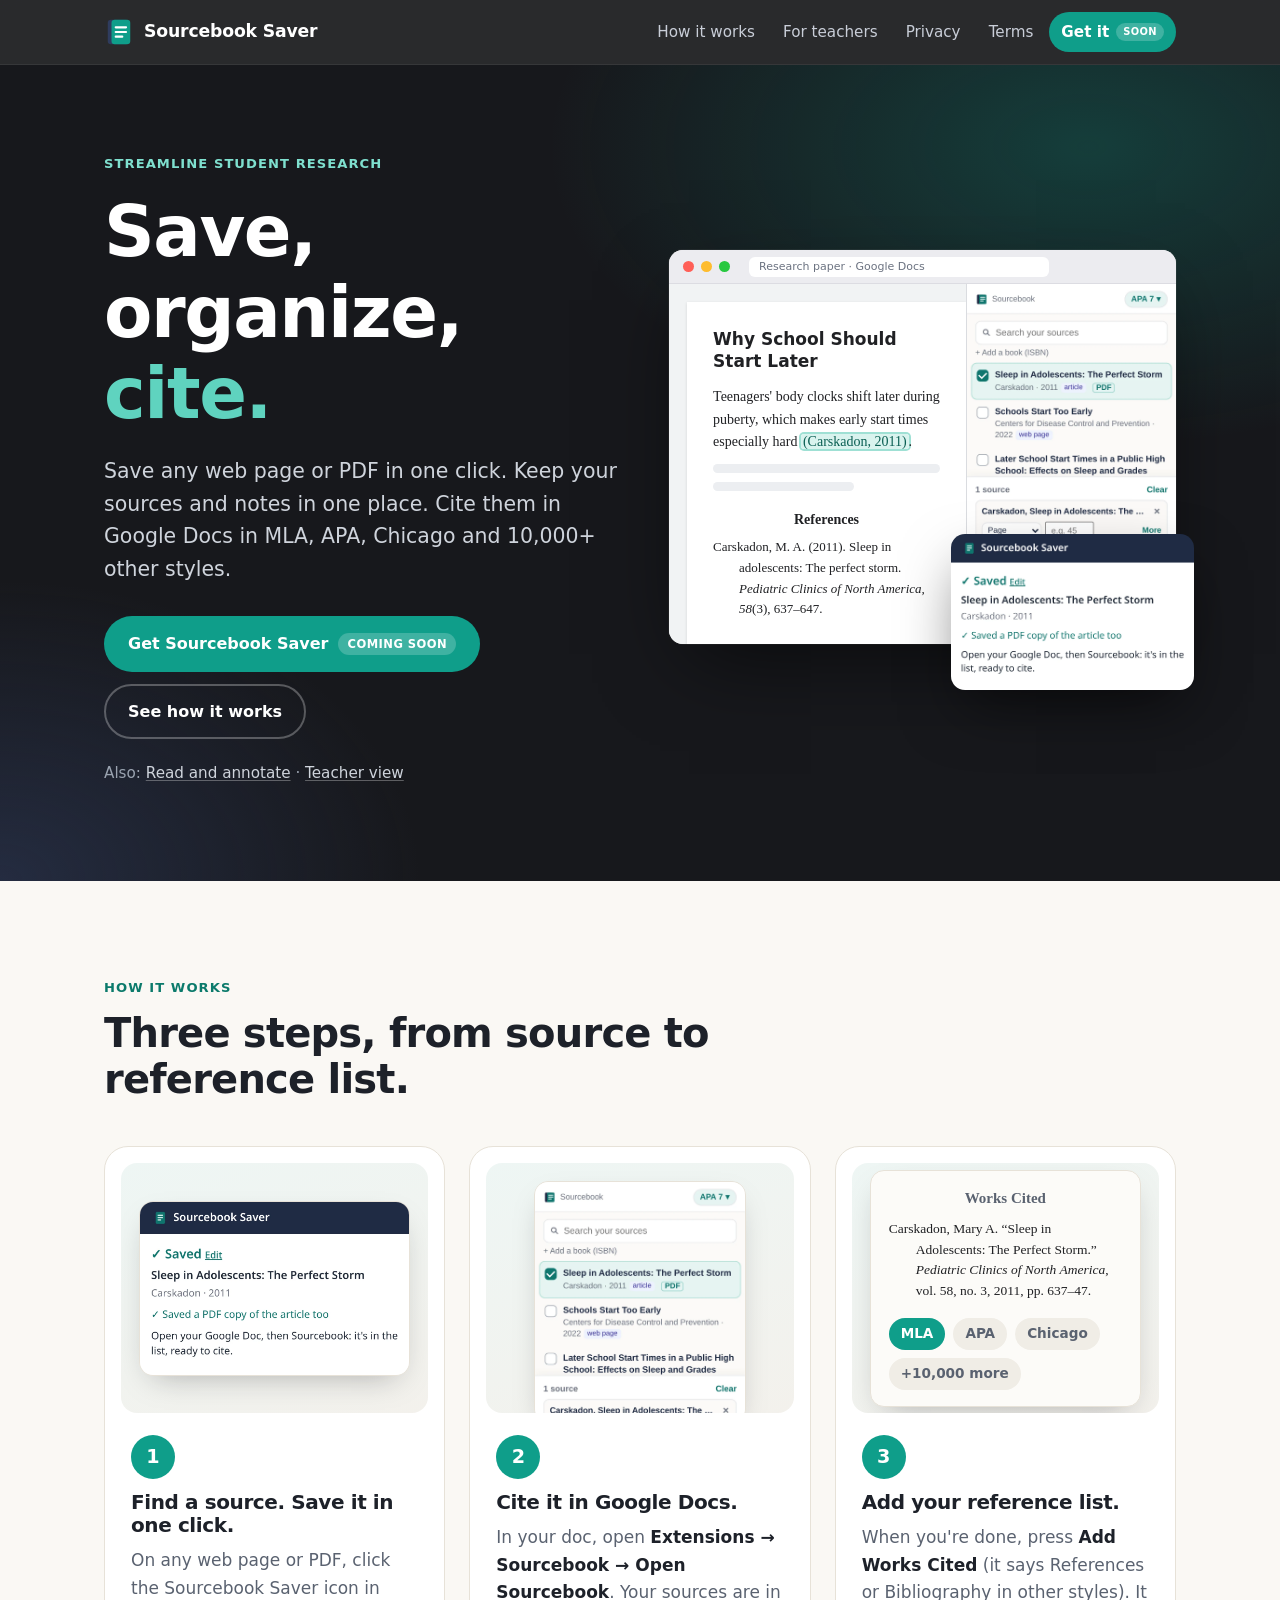
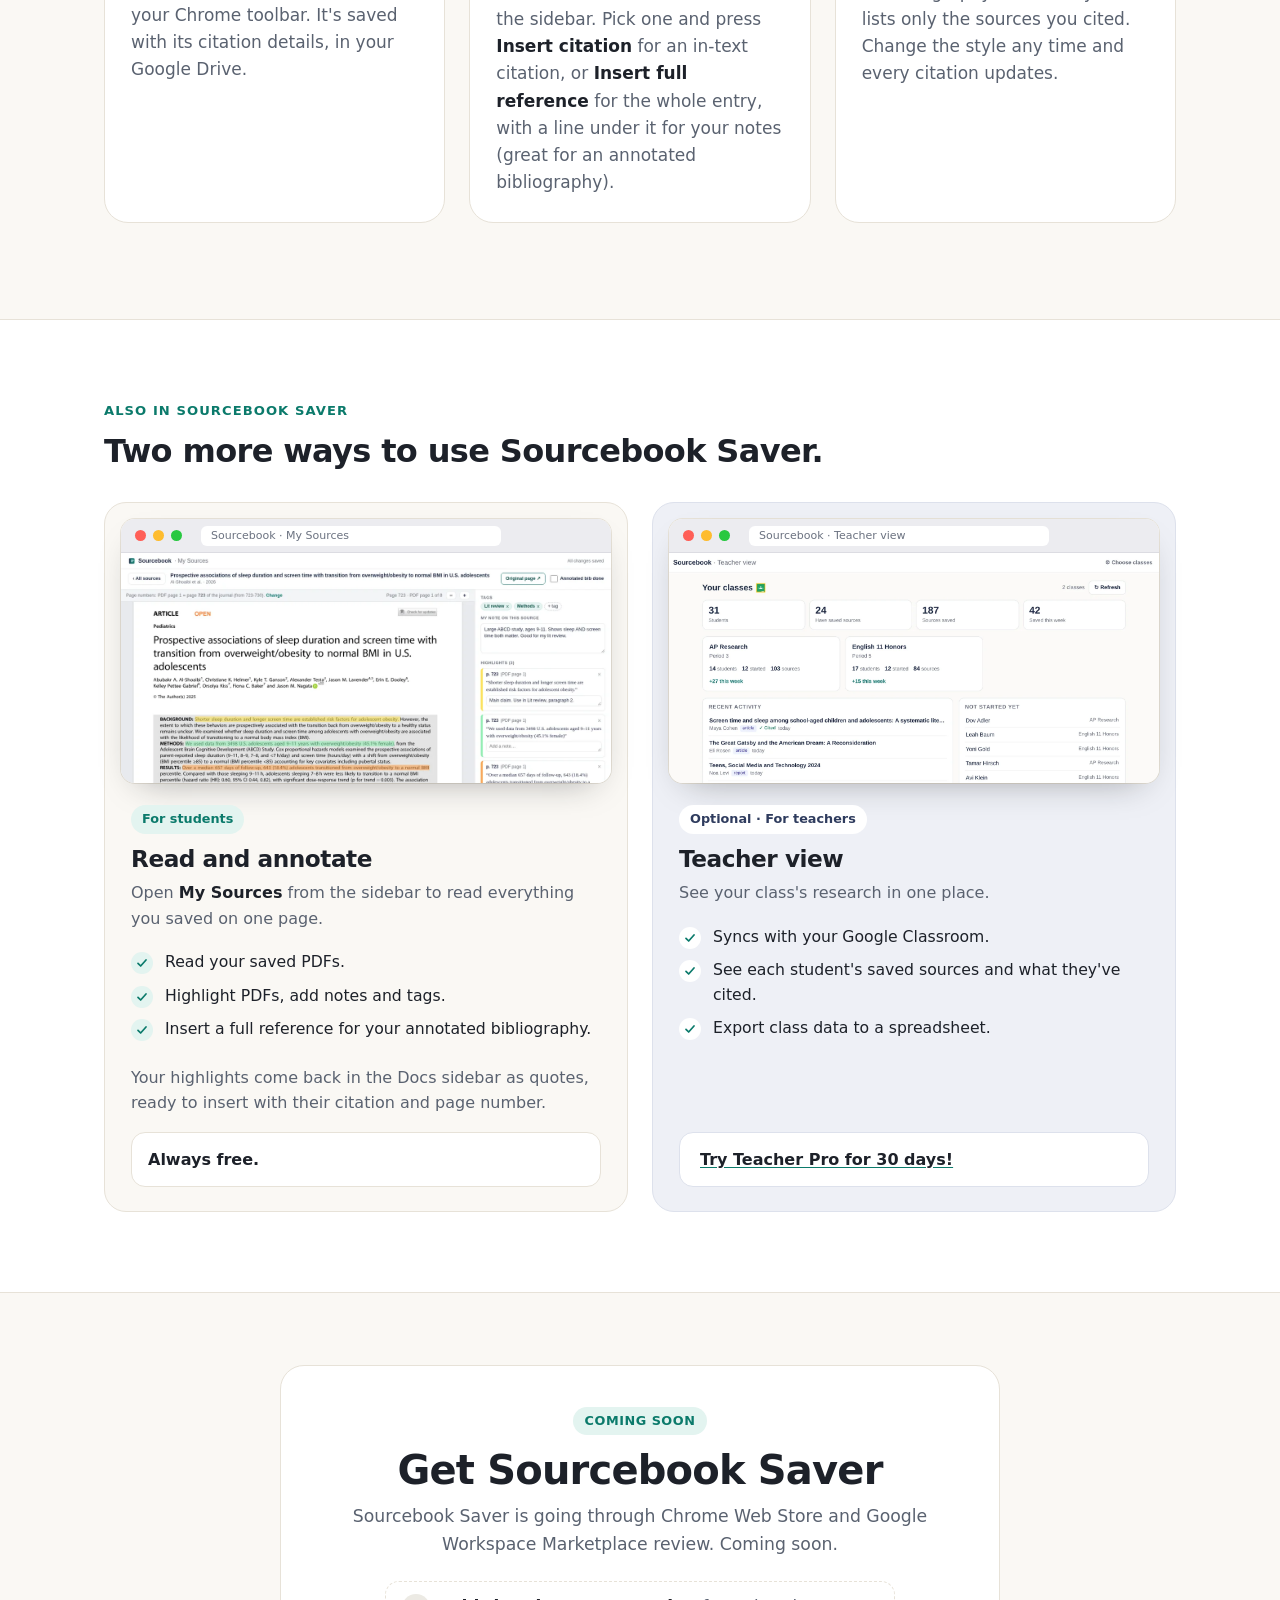
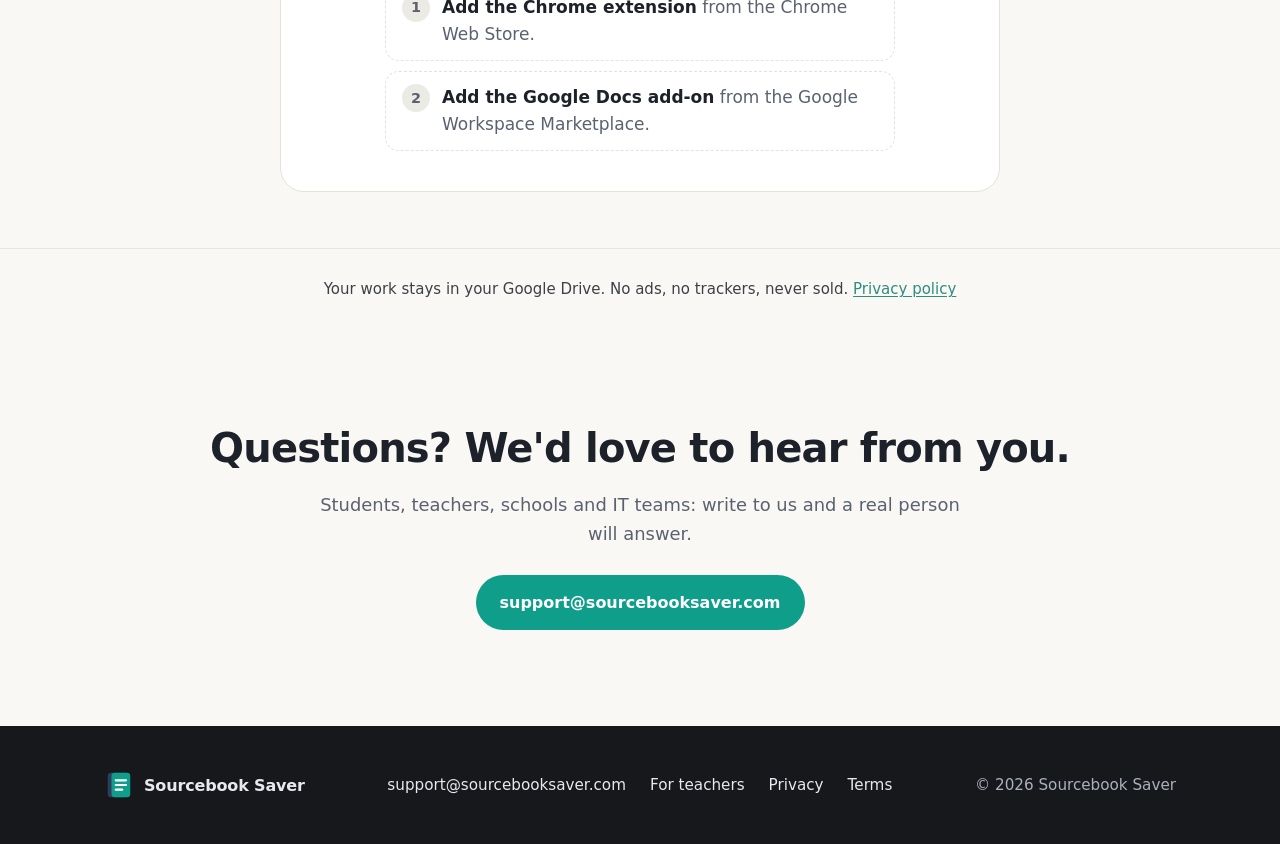
==== commit 247db58f: "Homepage Teacher view card footer" ====
--- a/index.html
+++ b/index.html
@@ -97,7 +97,6 @@
         </div>
       </li>
     </ol>
-    <p class="free-line"><span class="free-badge">Free for students, forever.</span></p>
   </div>
 </section>
 
@@ -123,7 +122,7 @@
             <li>Insert a full reference for your annotated bibliography.</li>
           </ul>
           <p>Your highlights come back in the Docs sidebar as quotes, ready to insert with their citation and page number.</p>
-          <p class="duo-foot"><strong>Free</strong>, included for every student.</p>
+          <p class="duo-foot"><strong>Always free.</strong></p>
         </div>
       </article>
       <article class="duo-card teach" id="teacher-view" aria-labelledby="tv-title">
@@ -140,7 +139,7 @@
             <li>See each student's saved sources and what they've cited.</li>
             <li>Export class data to a spreadsheet.</li>
           </ul>
-          <p class="duo-foot"><strong>Free for 30 days.</strong> <a href="/teachers/">Teacher Pro <span aria-hidden="true">→</span></a></p>
+          <p class="duo-foot"><a href="/teachers/"><strong>Try Teacher Pro for 30 days!</strong></a></p>
         </div>
       </article>
     </div>
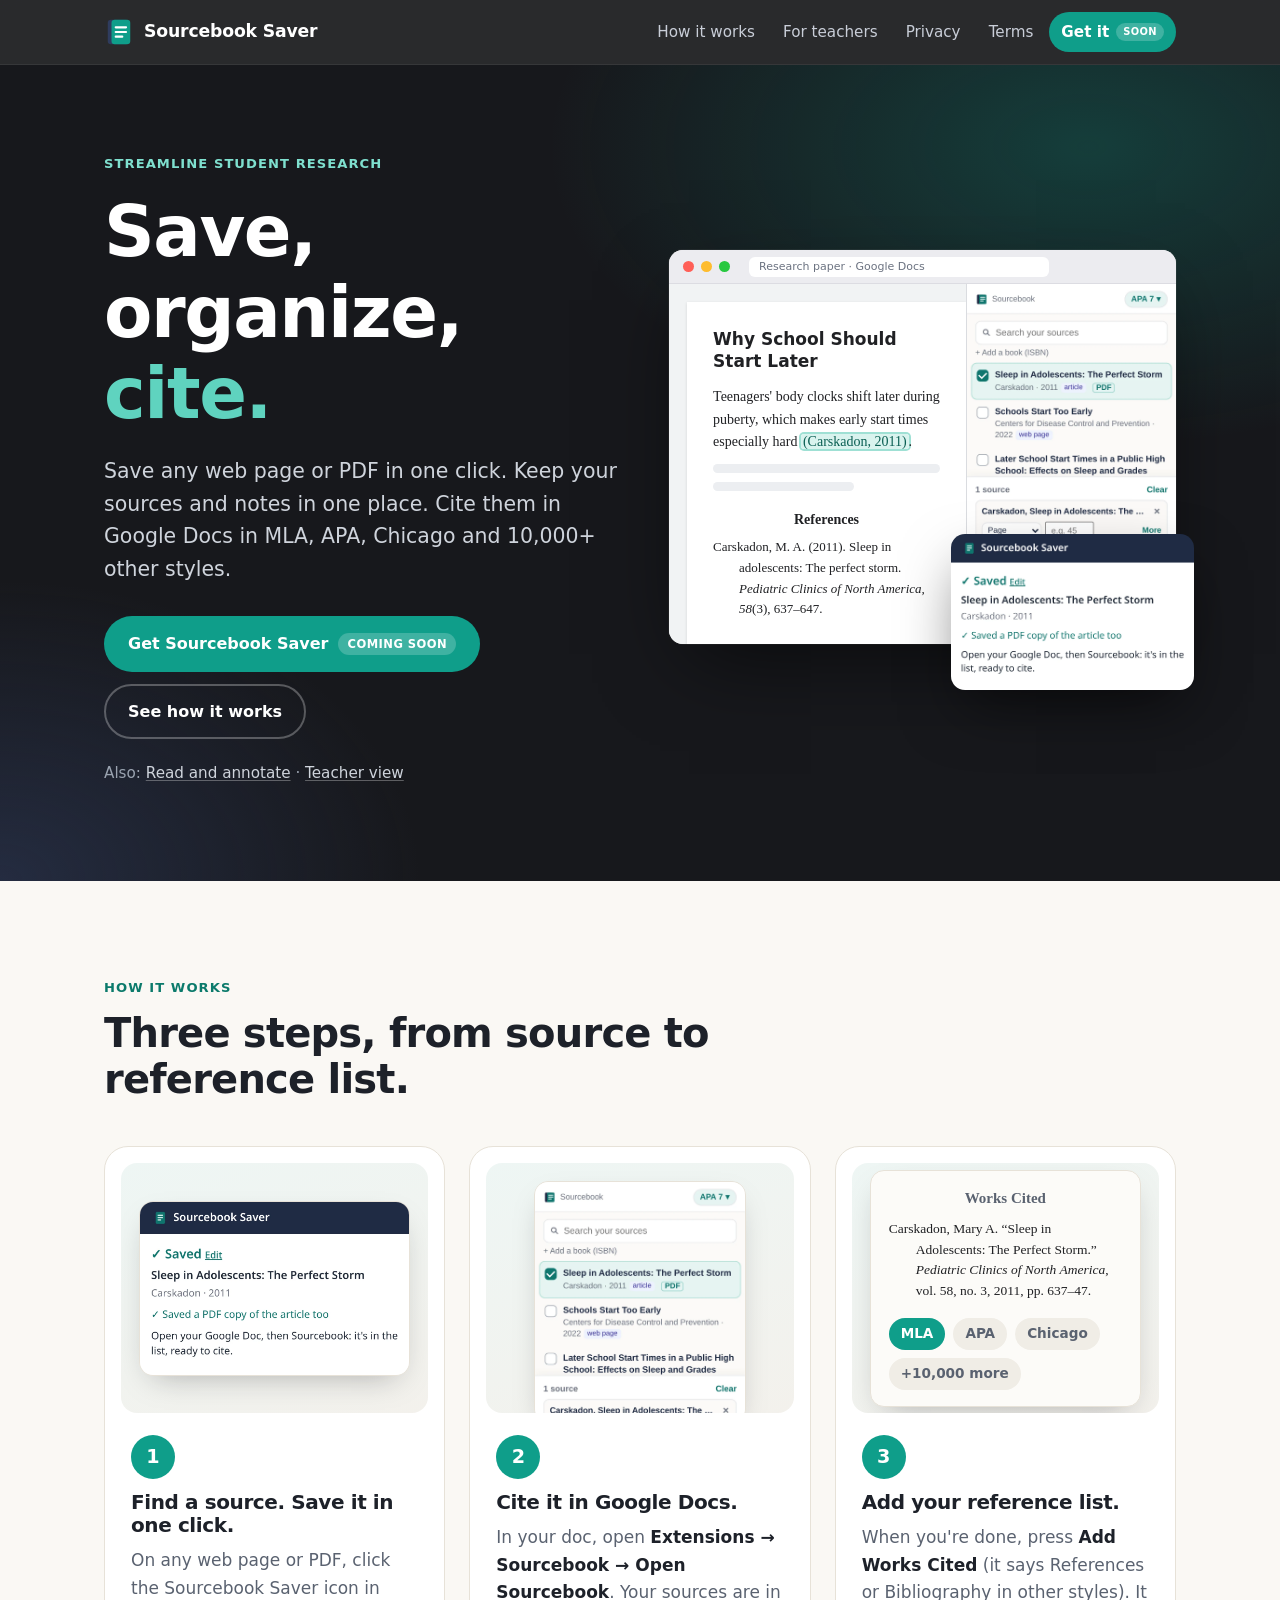
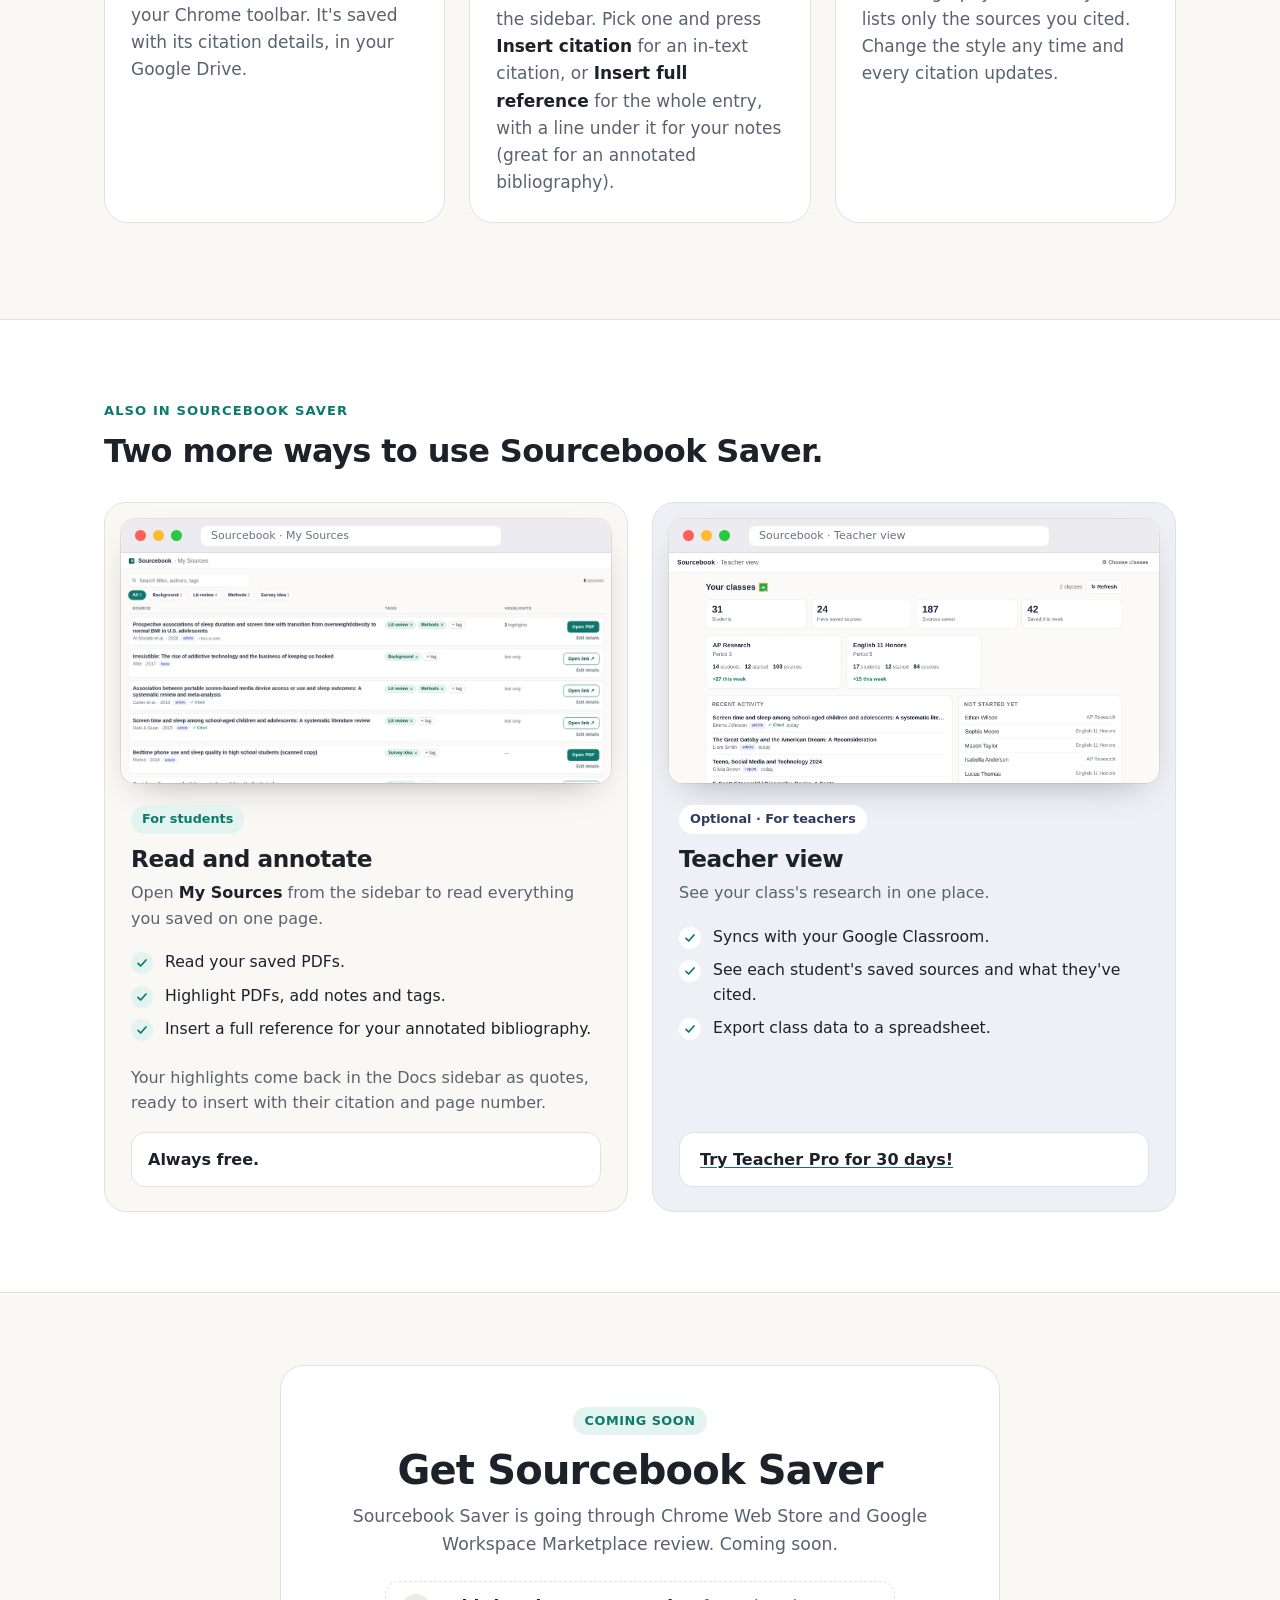
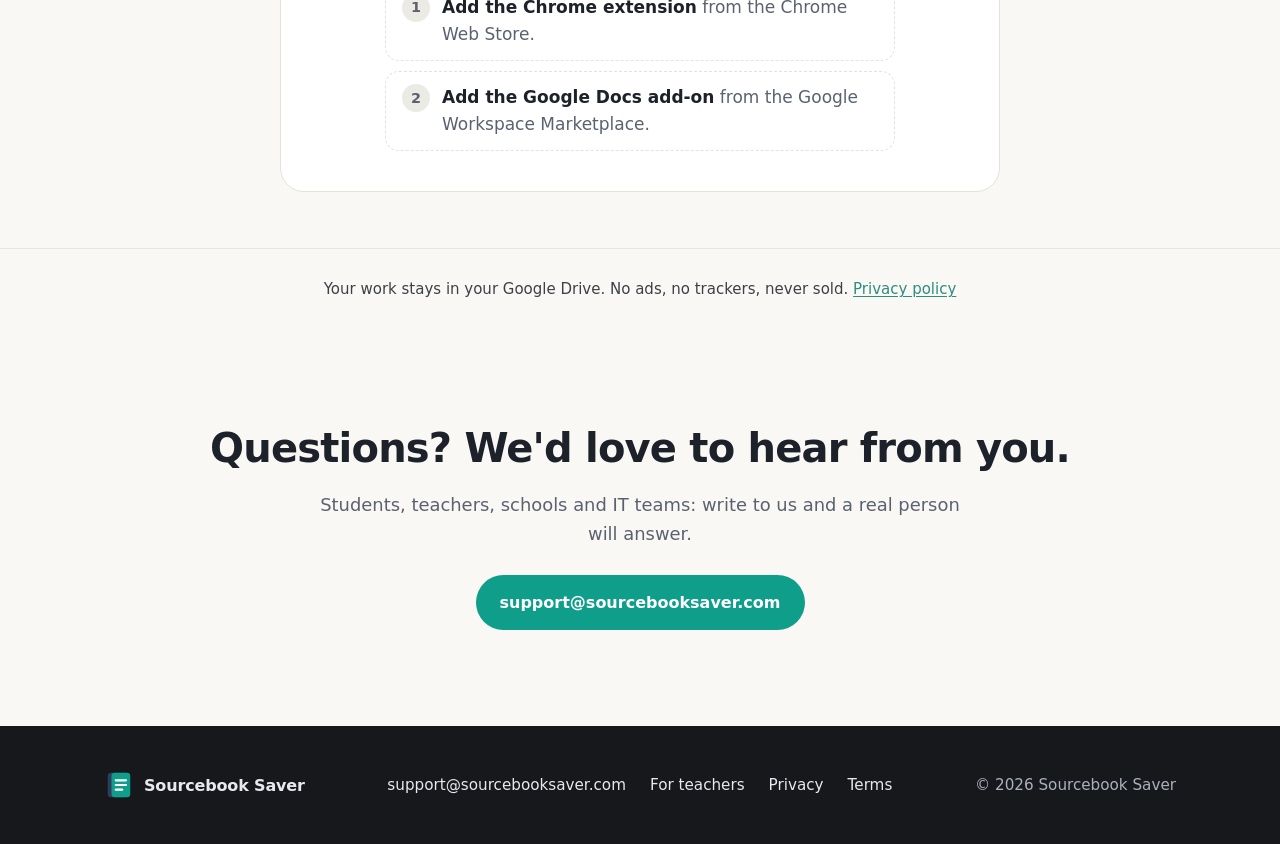
==== commit 6d1ef7c5: "Screenshots: generic sample student names; My Sources without the removed check-off column" ====
--- a/index.html
+++ b/index.html
@@ -110,7 +110,7 @@
       <article class="duo-card" id="read-annotate" aria-labelledby="ra-title">
         <div class="window duo-shot">
           <div class="window-bar"><i></i><i></i><i></i><span>Sourcebook · My Sources</span></div>
-          <img src="/assets/img/my-sources.webp" width="1200" height="652" loading="lazy" alt="My Sources page: a saved source open for reading, with highlights and a notes panel. Sample data.">
+          <img src="/assets/img/my-sources.webp" width="1200" height="652" loading="lazy" alt="My Sources page listing saved sources with their tags, highlights and buttons to open each one. Sample data.">
         </div>
         <div class="duo-body">
           <span class="tag">For students</span>
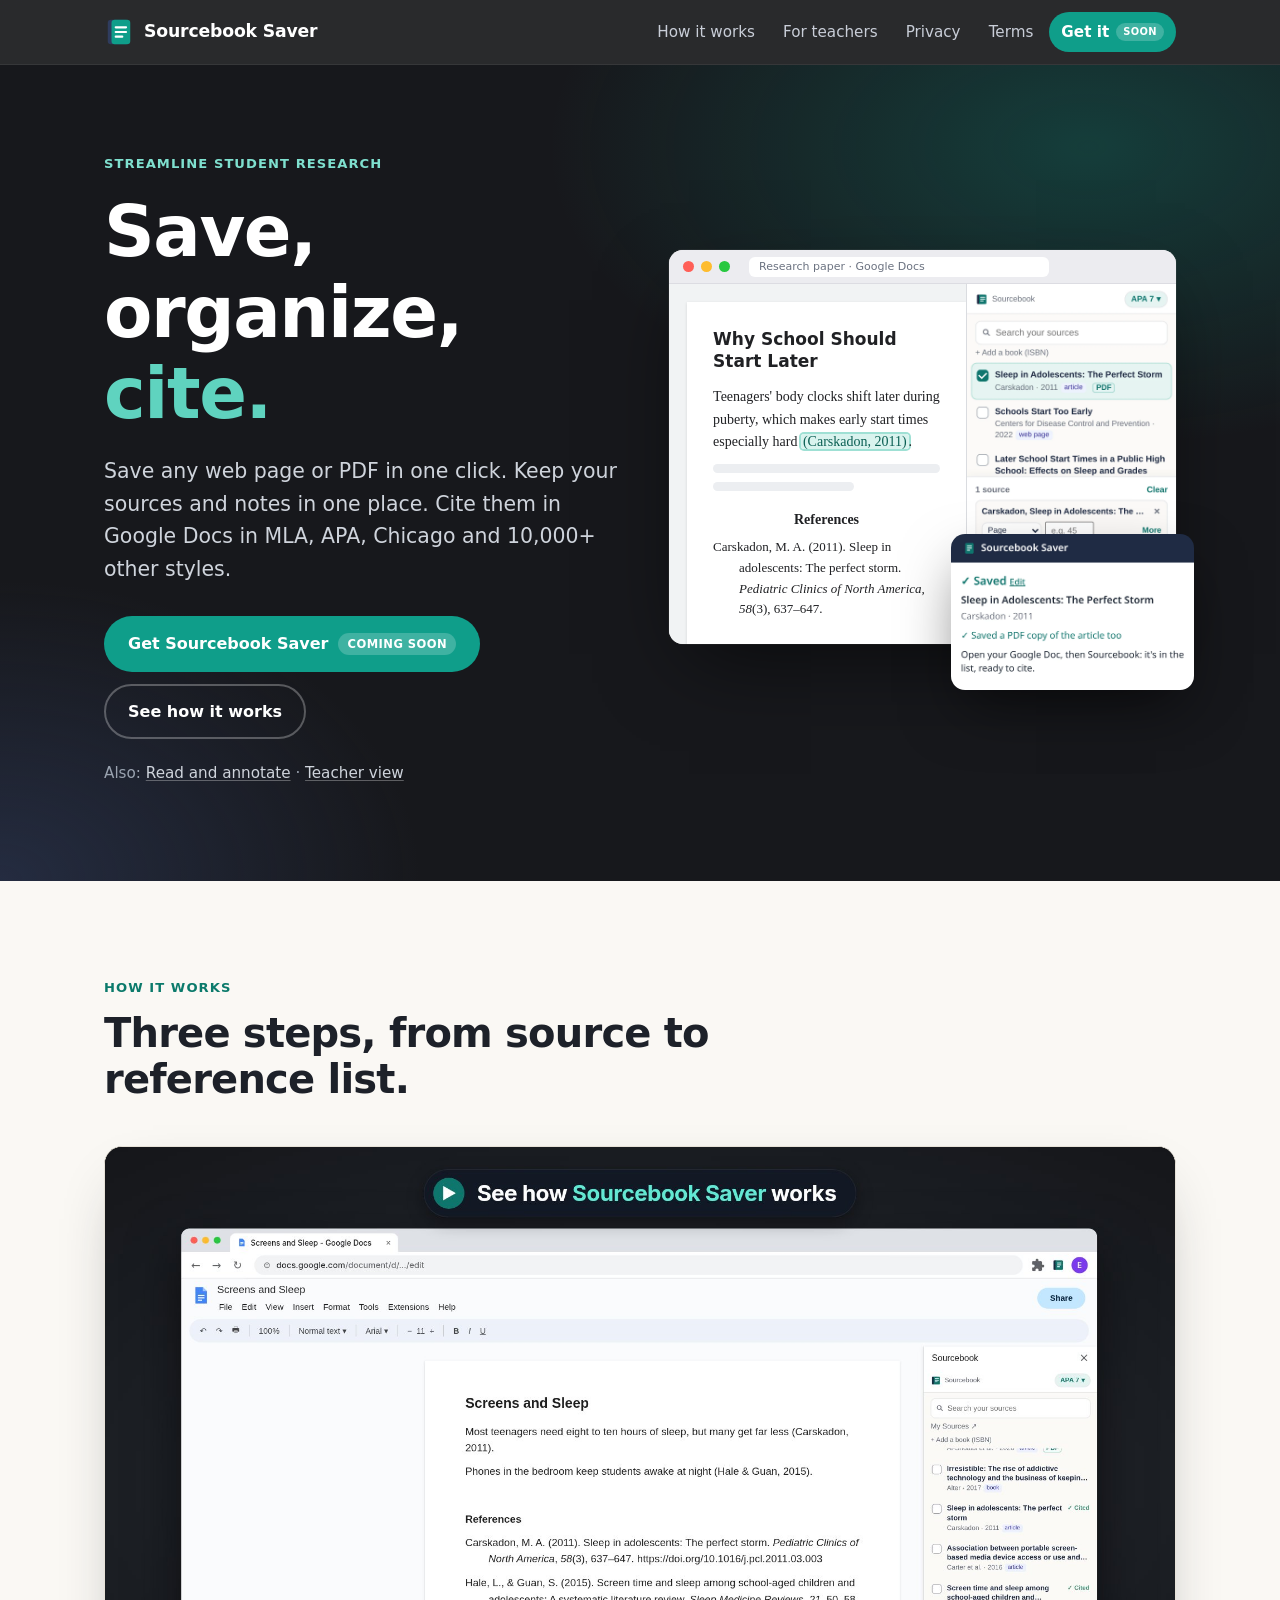
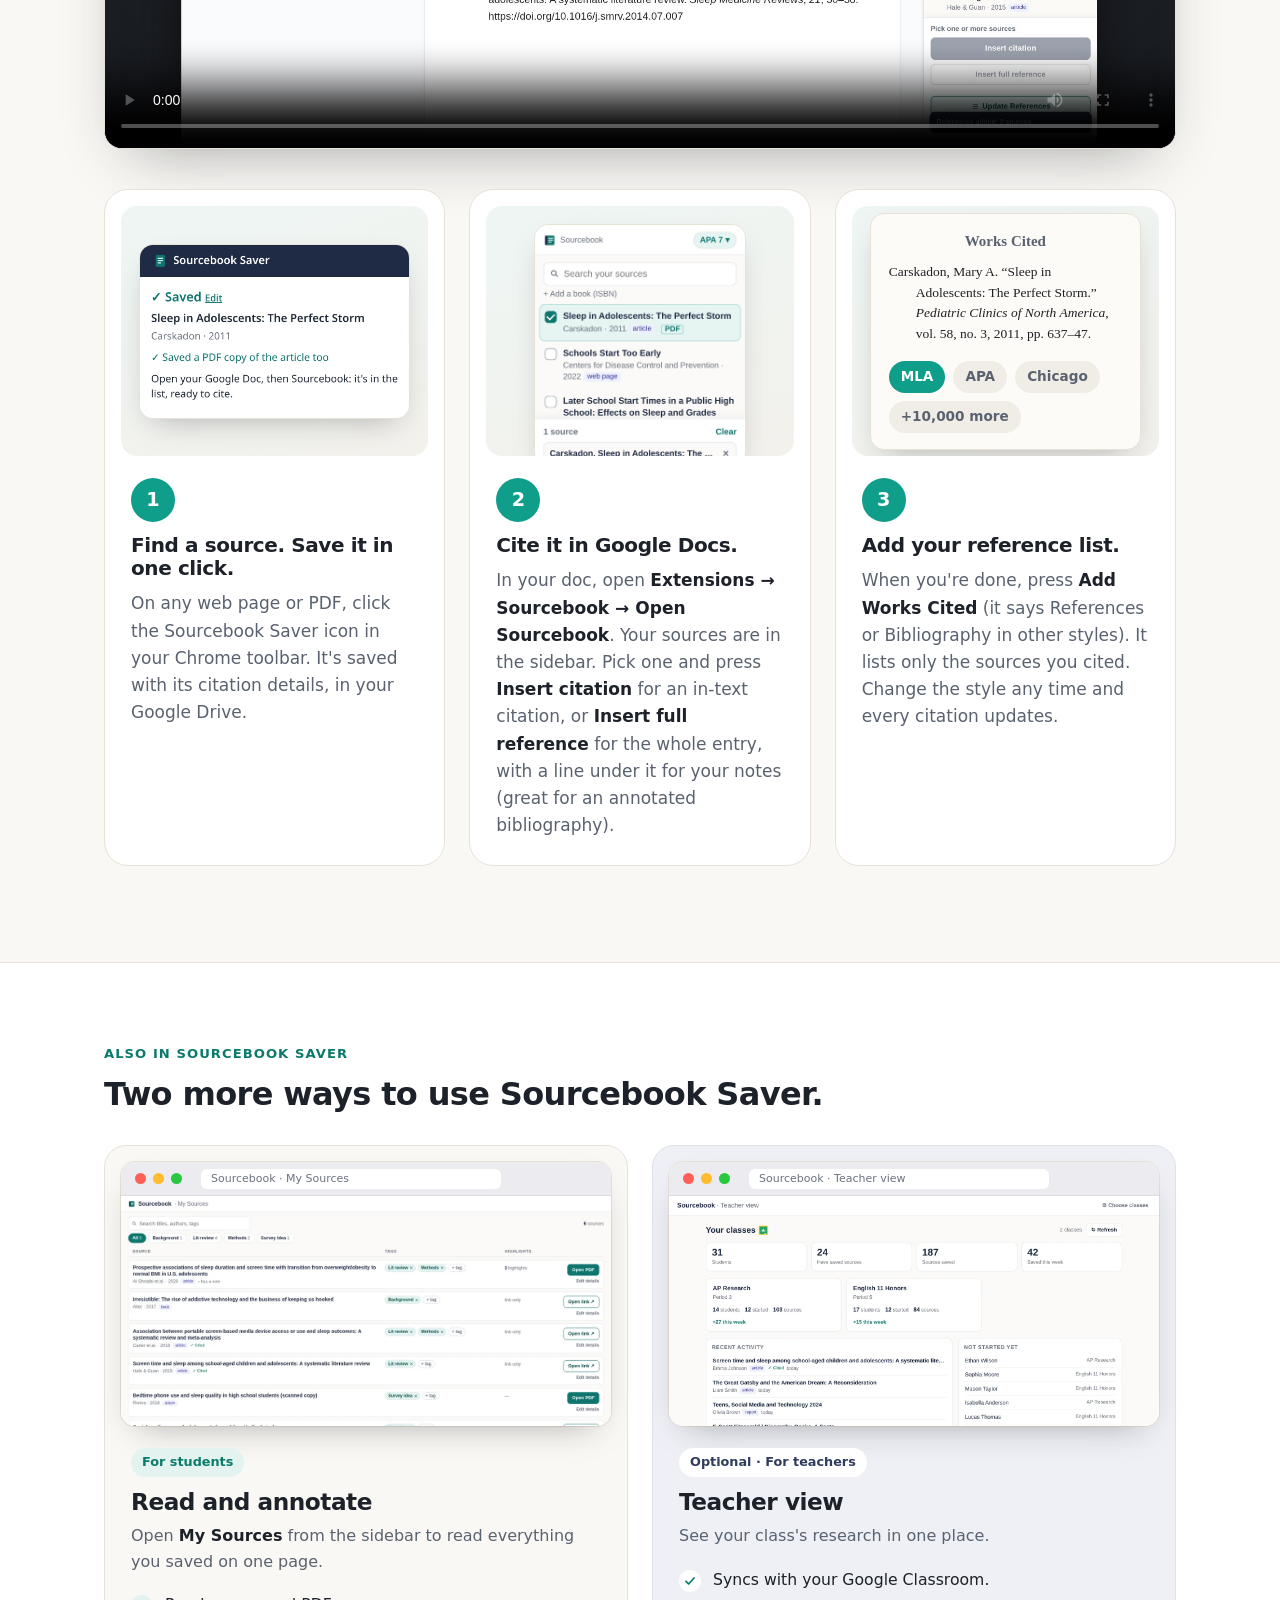
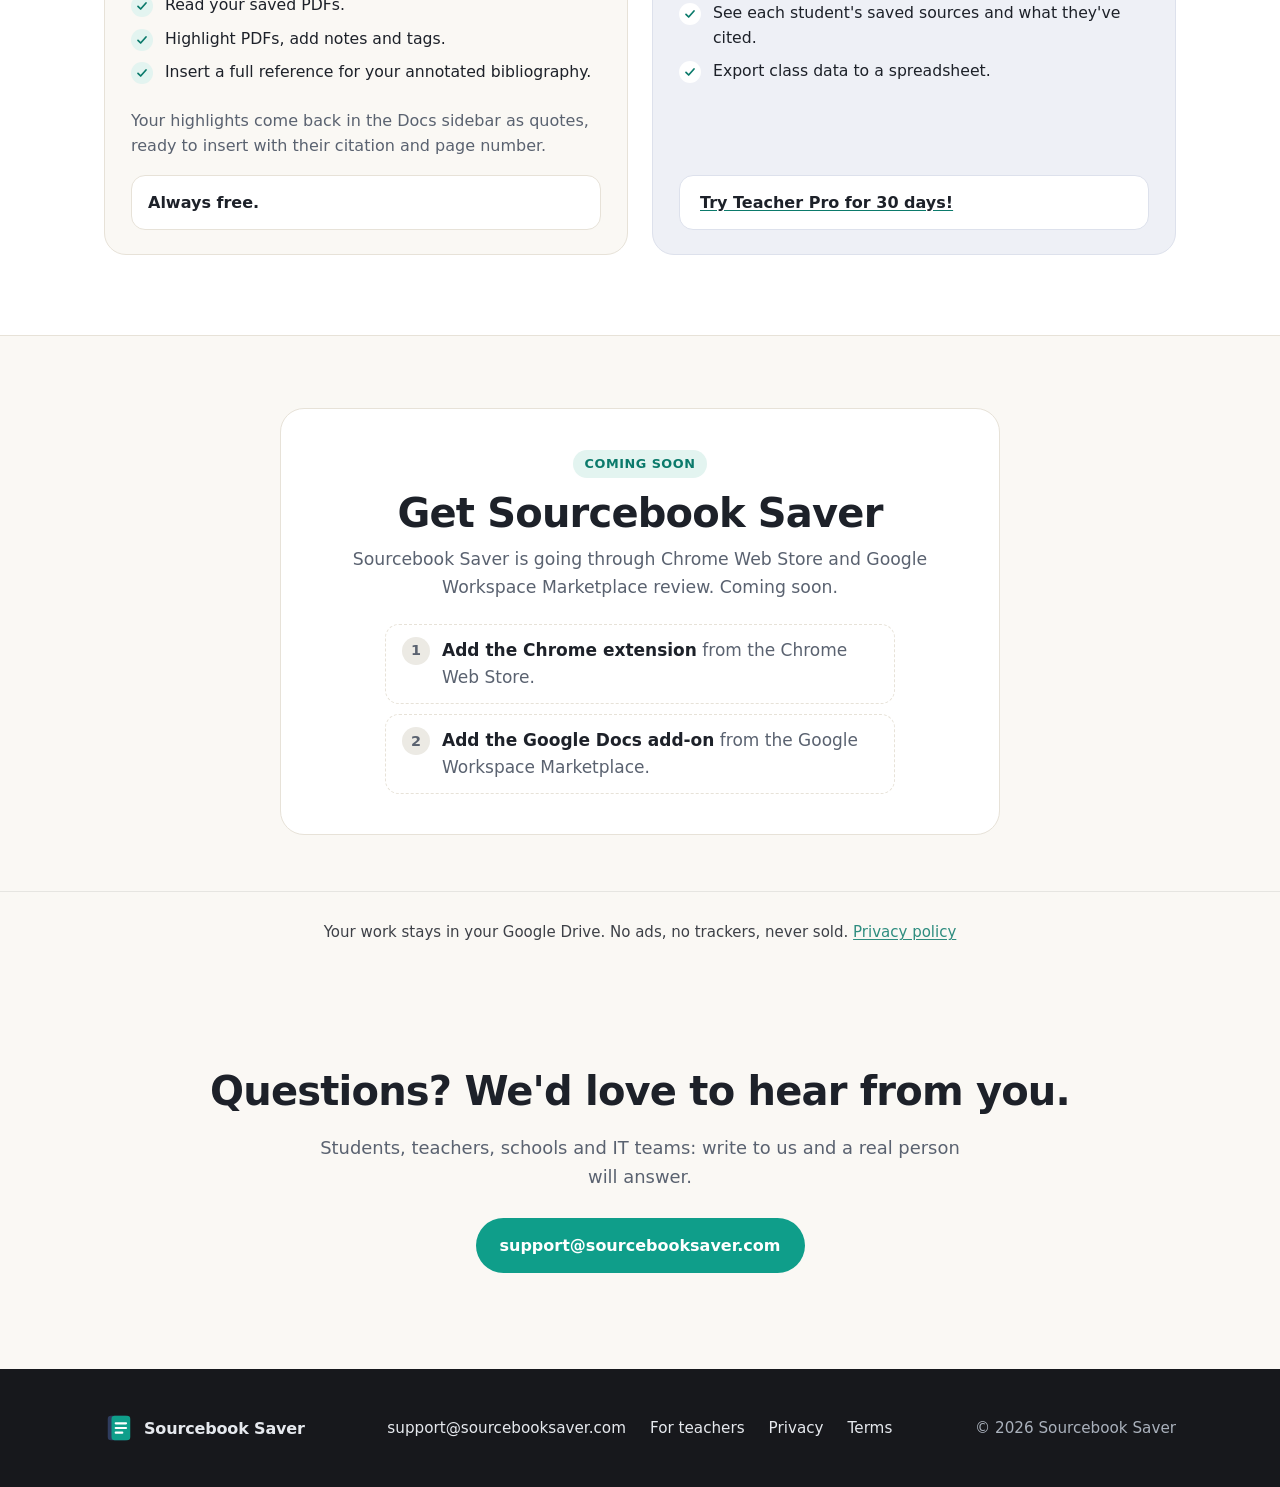
==== commit caa42ab9: "Homepage: student video at the top of How it works (video + poster + index.html)" ====
--- a/index.html
+++ b/index.html
@@ -67,6 +67,7 @@
       <span class="kicker">How it works</span>
       <h2 id="how-title">Three steps, from source to reference list.</h2>
     </div>
+    <div class="video-frame" style="margin:0 0 40px;box-shadow:0 24px 60px -28px rgba(29,33,41,.45);border:1px solid var(--line)"><video controls playsinline preload="metadata" poster="/assets/img/student-video-poster.jpg" width="1920" height="1080" aria-label="Video: how Sourcebook Saver works for students"><source src="/assets/video/student.mp4" type="video/mp4"></video></div>
     <ol class="steps3">
       <li>
         <div class="s-vis"><div class="shot"><img src="/assets/img/saver-popup.webp" width="1020" height="654" loading="lazy" alt="Sourcebook Saver popup in Chrome: the page is saved, with its title, author and date."></div></div>
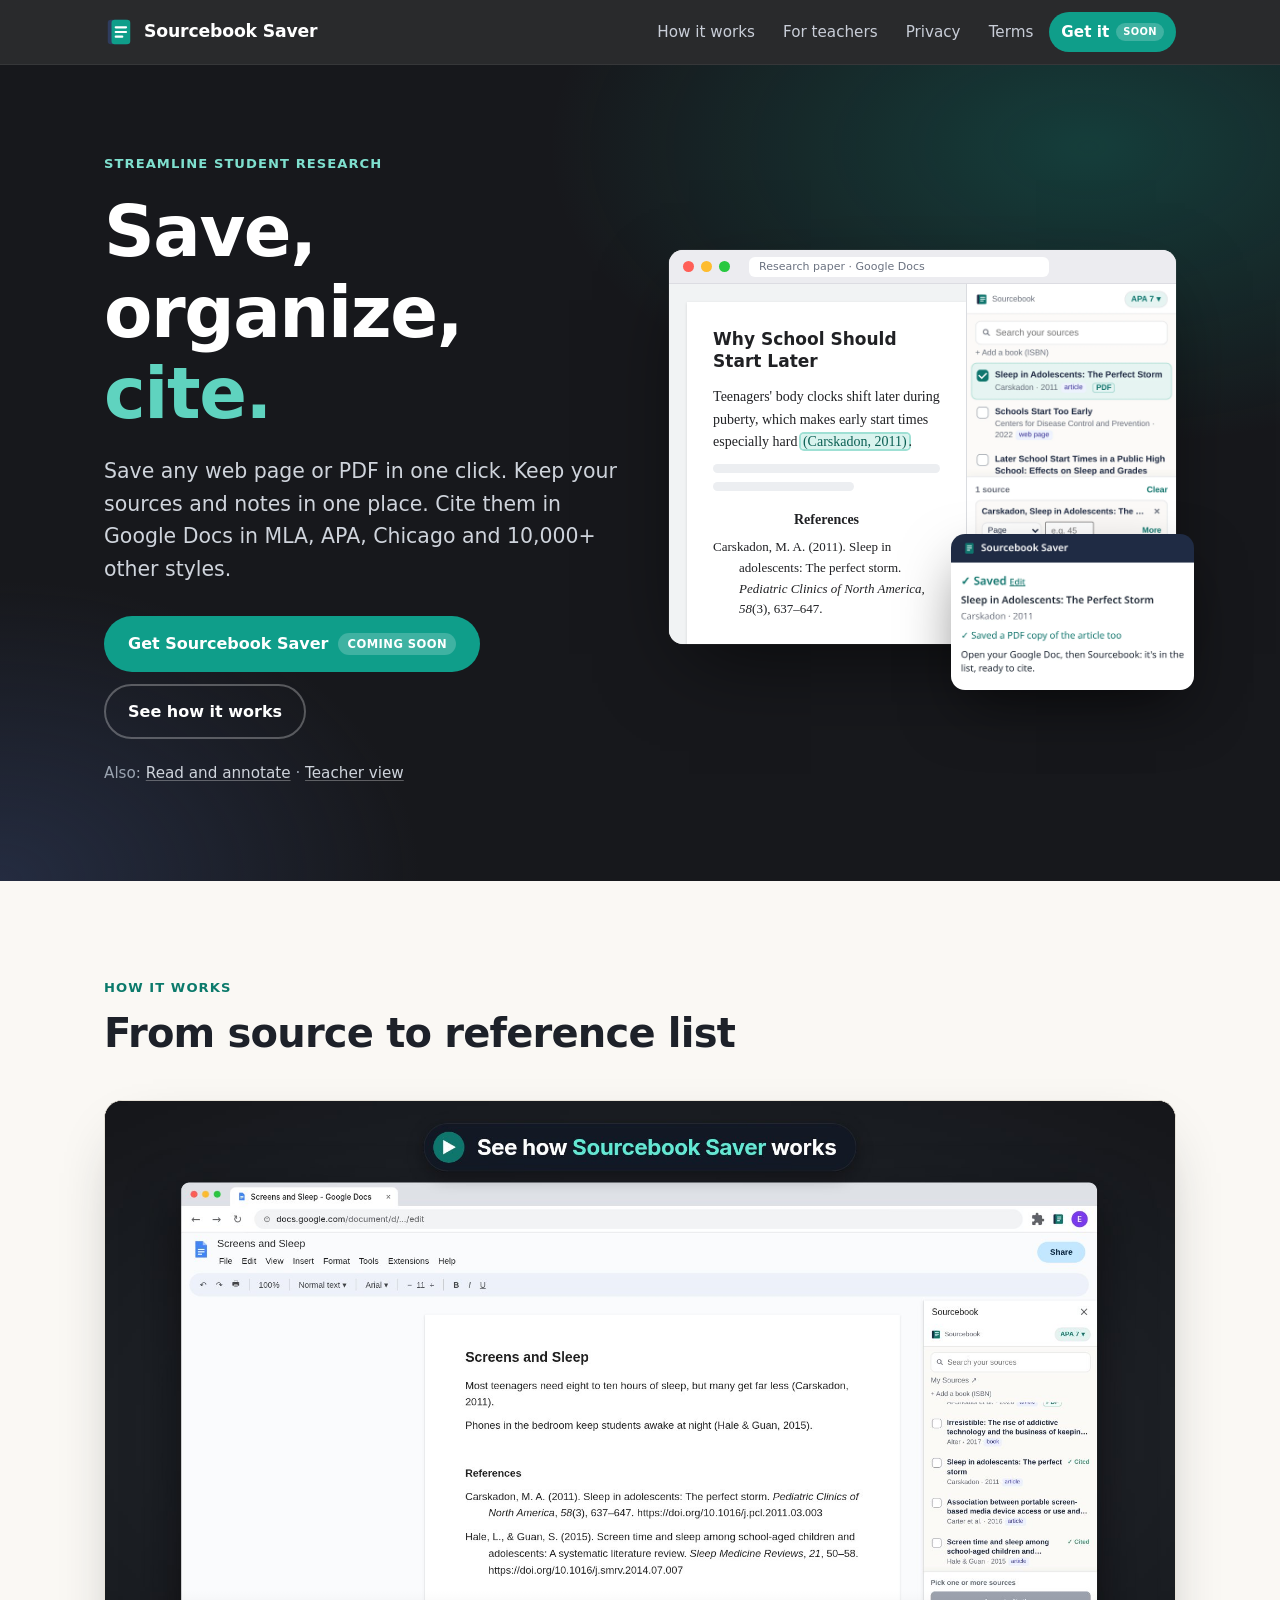
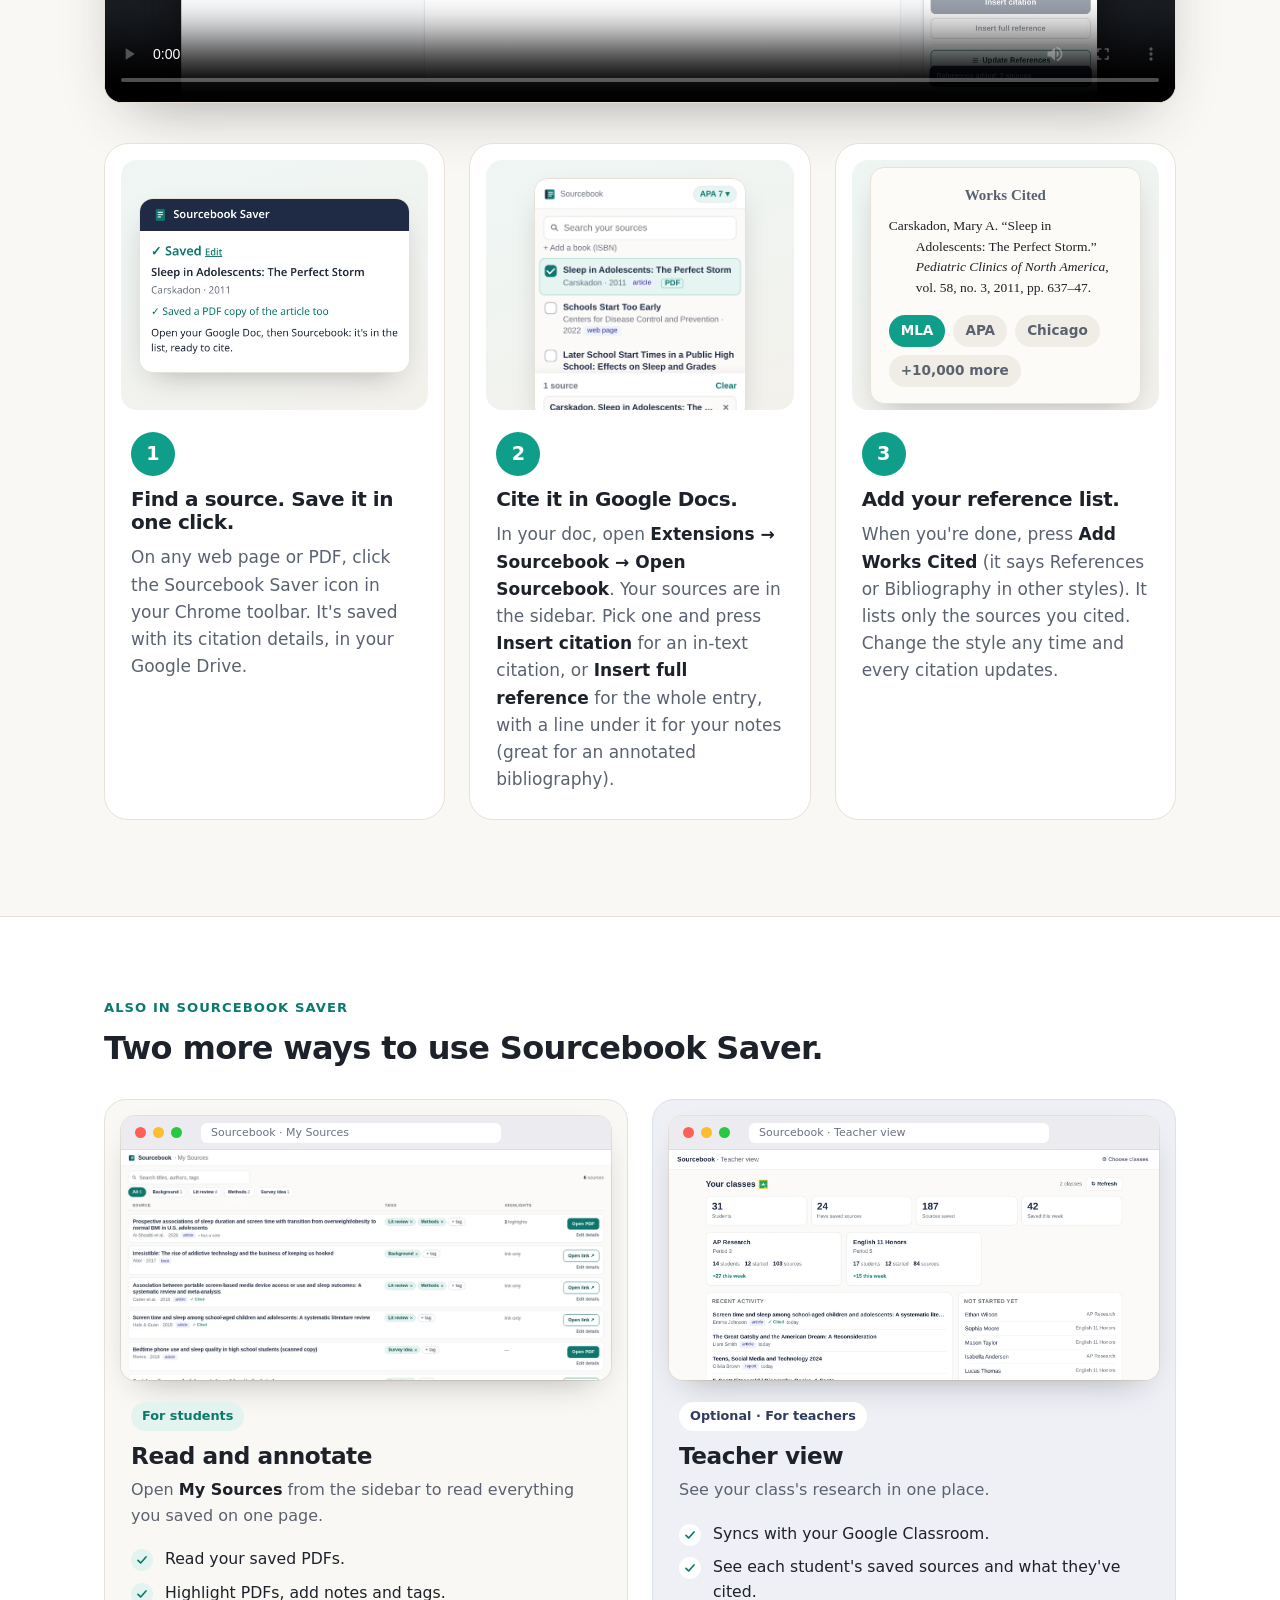
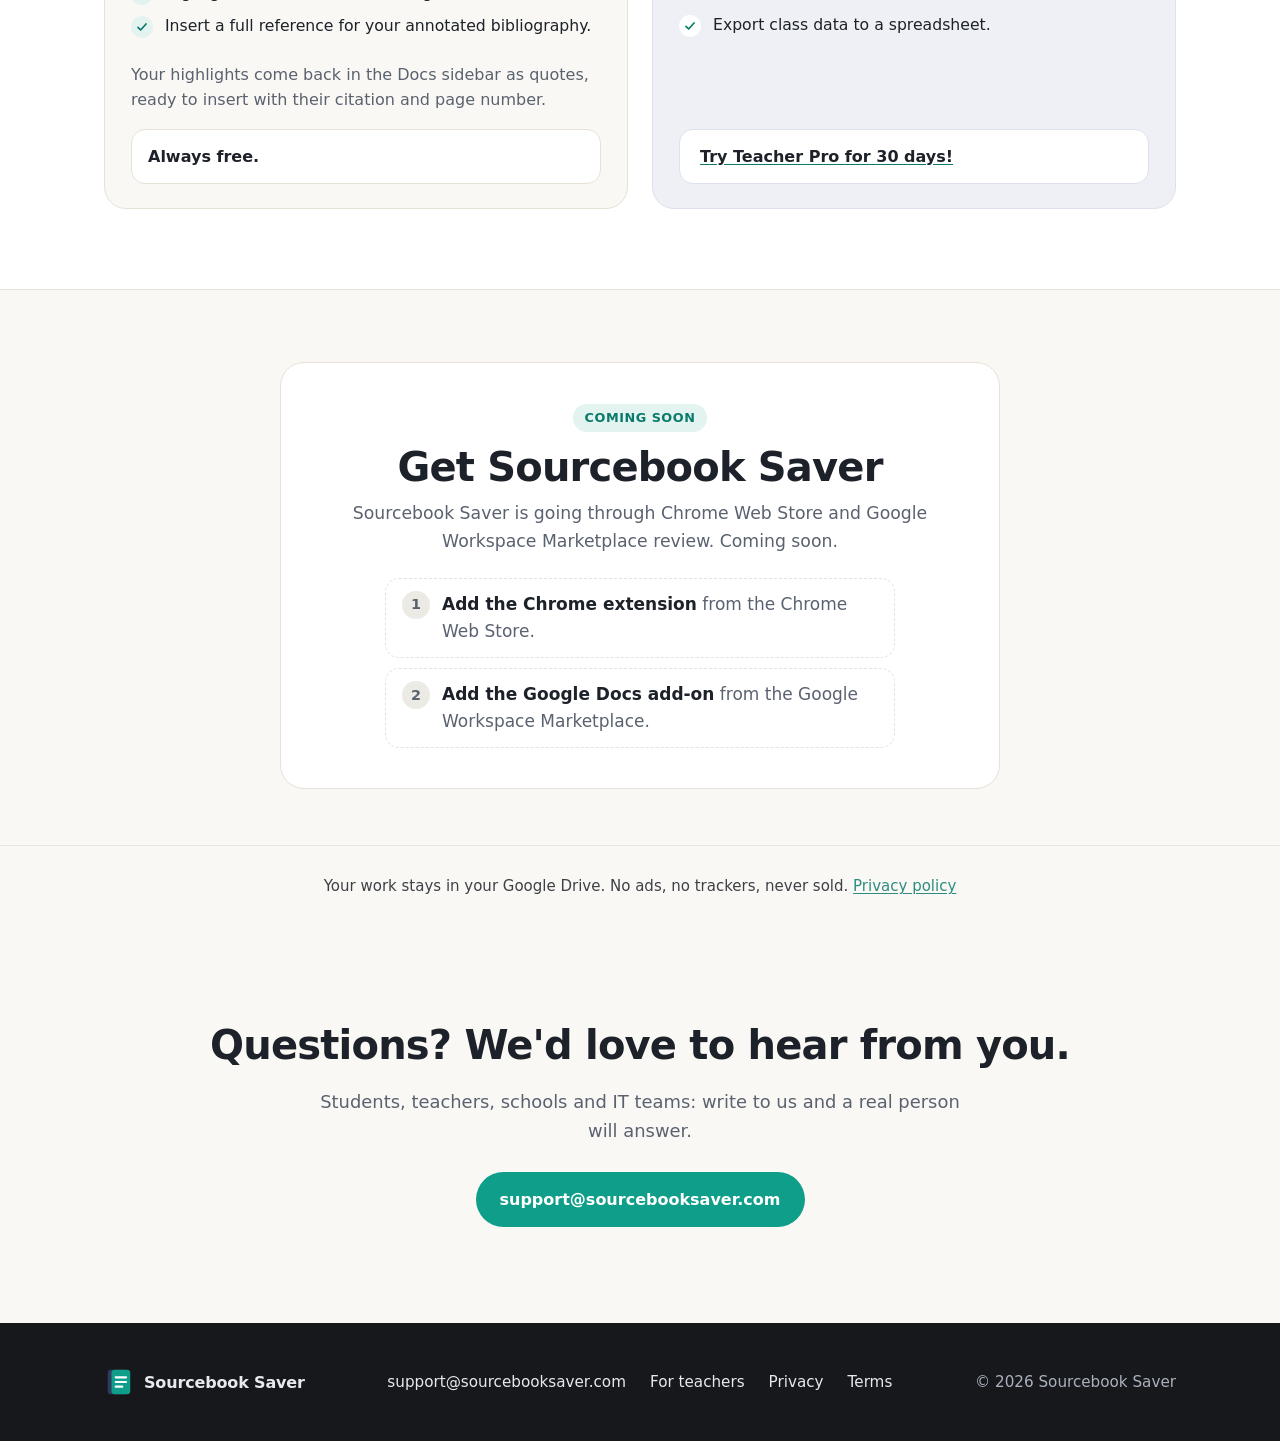
==== commit 70b78277: "Homepage: How it works heading → "From source to reference list"" ====
--- a/index.html
+++ b/index.html
@@ -65,7 +65,7 @@
   <div class="wrap">
     <div class="section-head">
       <span class="kicker">How it works</span>
-      <h2 id="how-title">Three steps, from source to reference list.</h2>
+      <h2 id="how-title">From source to reference list</h2>
     </div>
     <div class="video-frame" style="margin:0 0 40px;box-shadow:0 24px 60px -28px rgba(29,33,41,.45);border:1px solid var(--line)"><video controls playsinline preload="metadata" poster="/assets/img/student-video-poster.jpg" width="1920" height="1080" aria-label="Video: how Sourcebook Saver works for students"><source src="/assets/video/student.mp4" type="video/mp4"></video></div>
     <ol class="steps3">
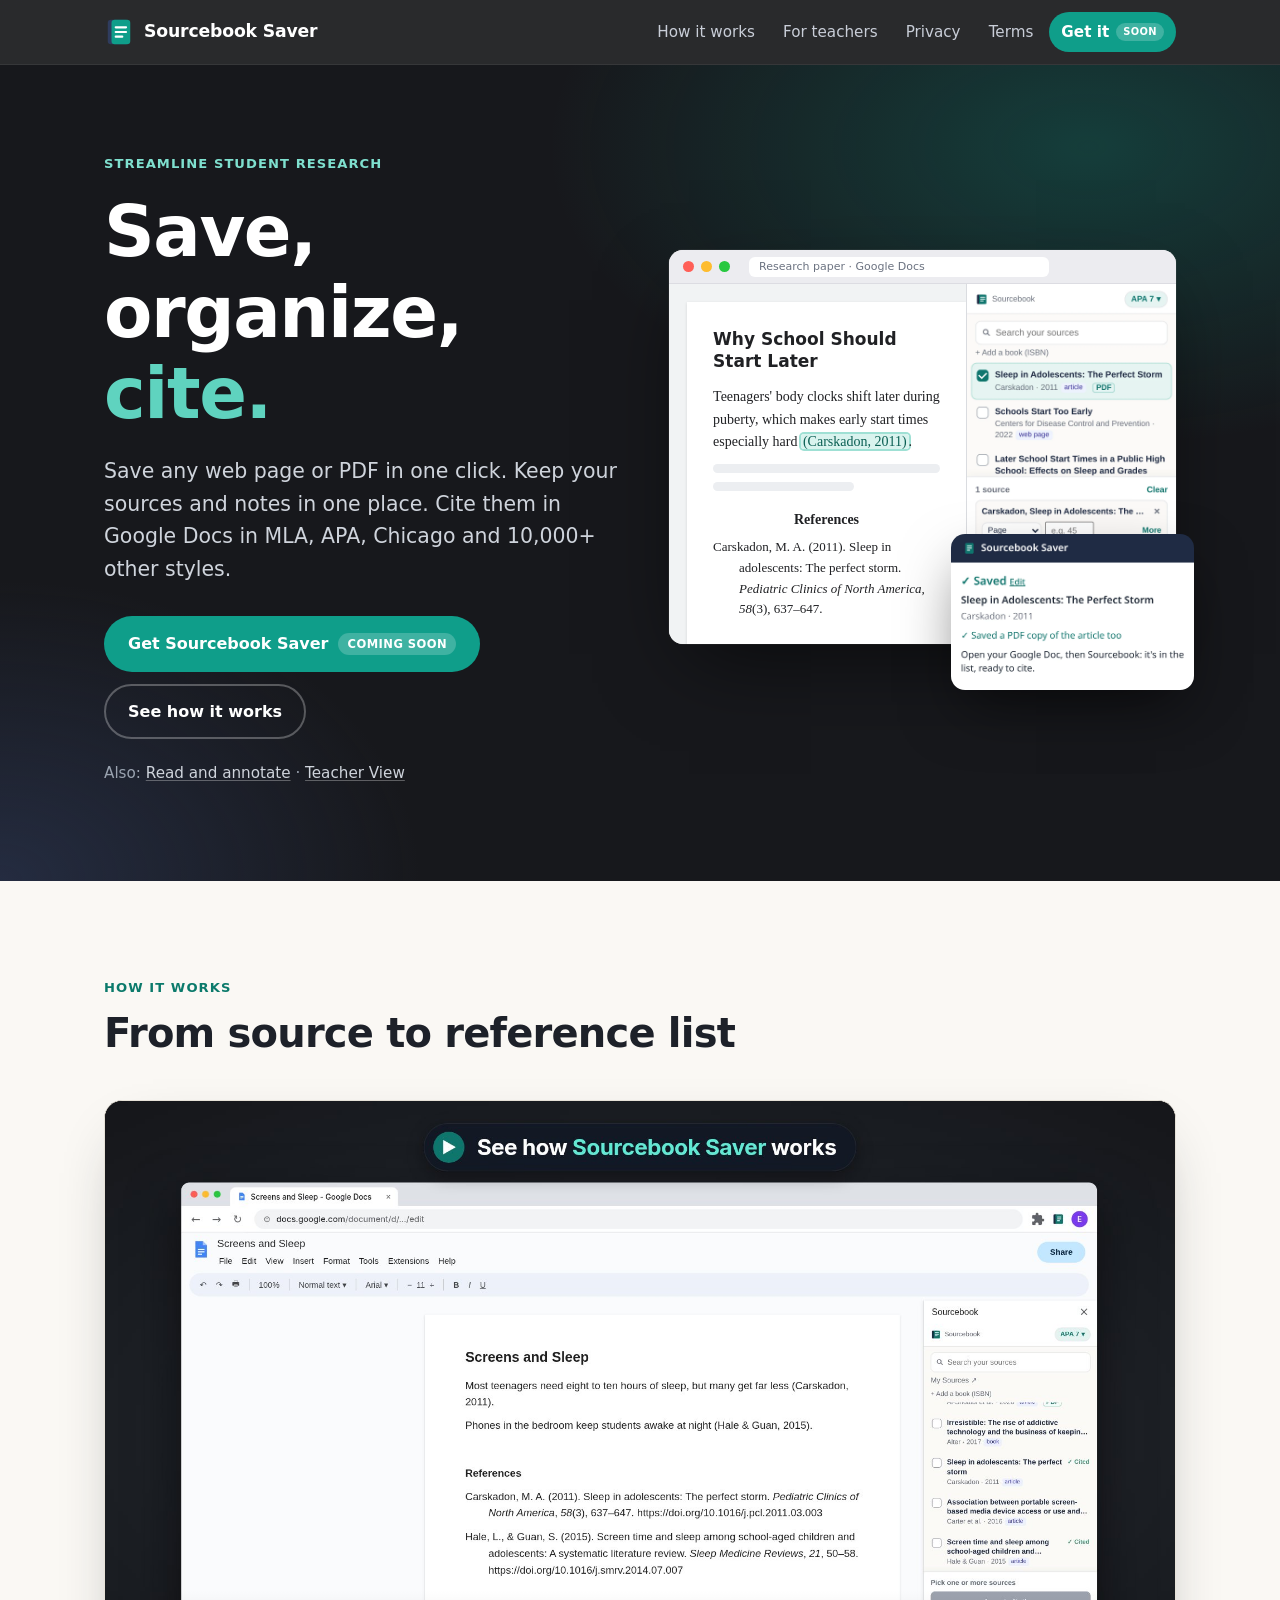
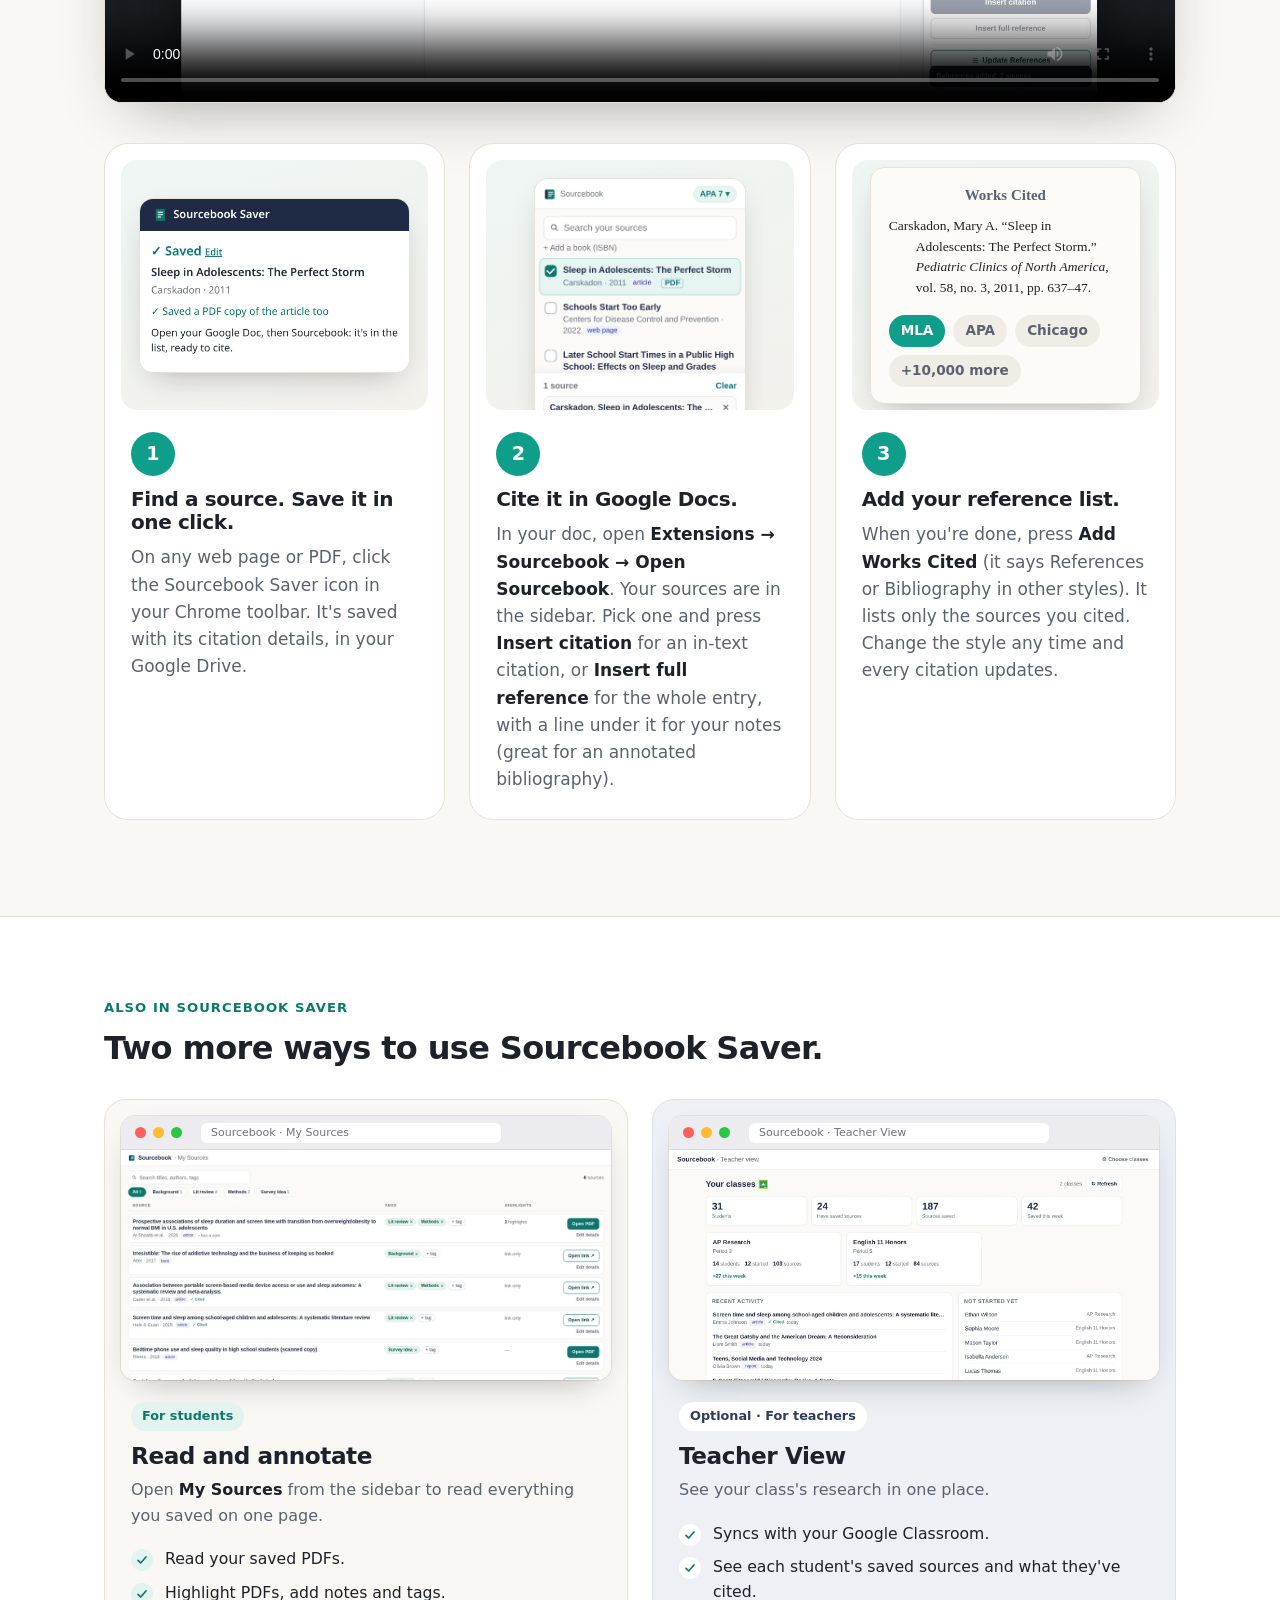
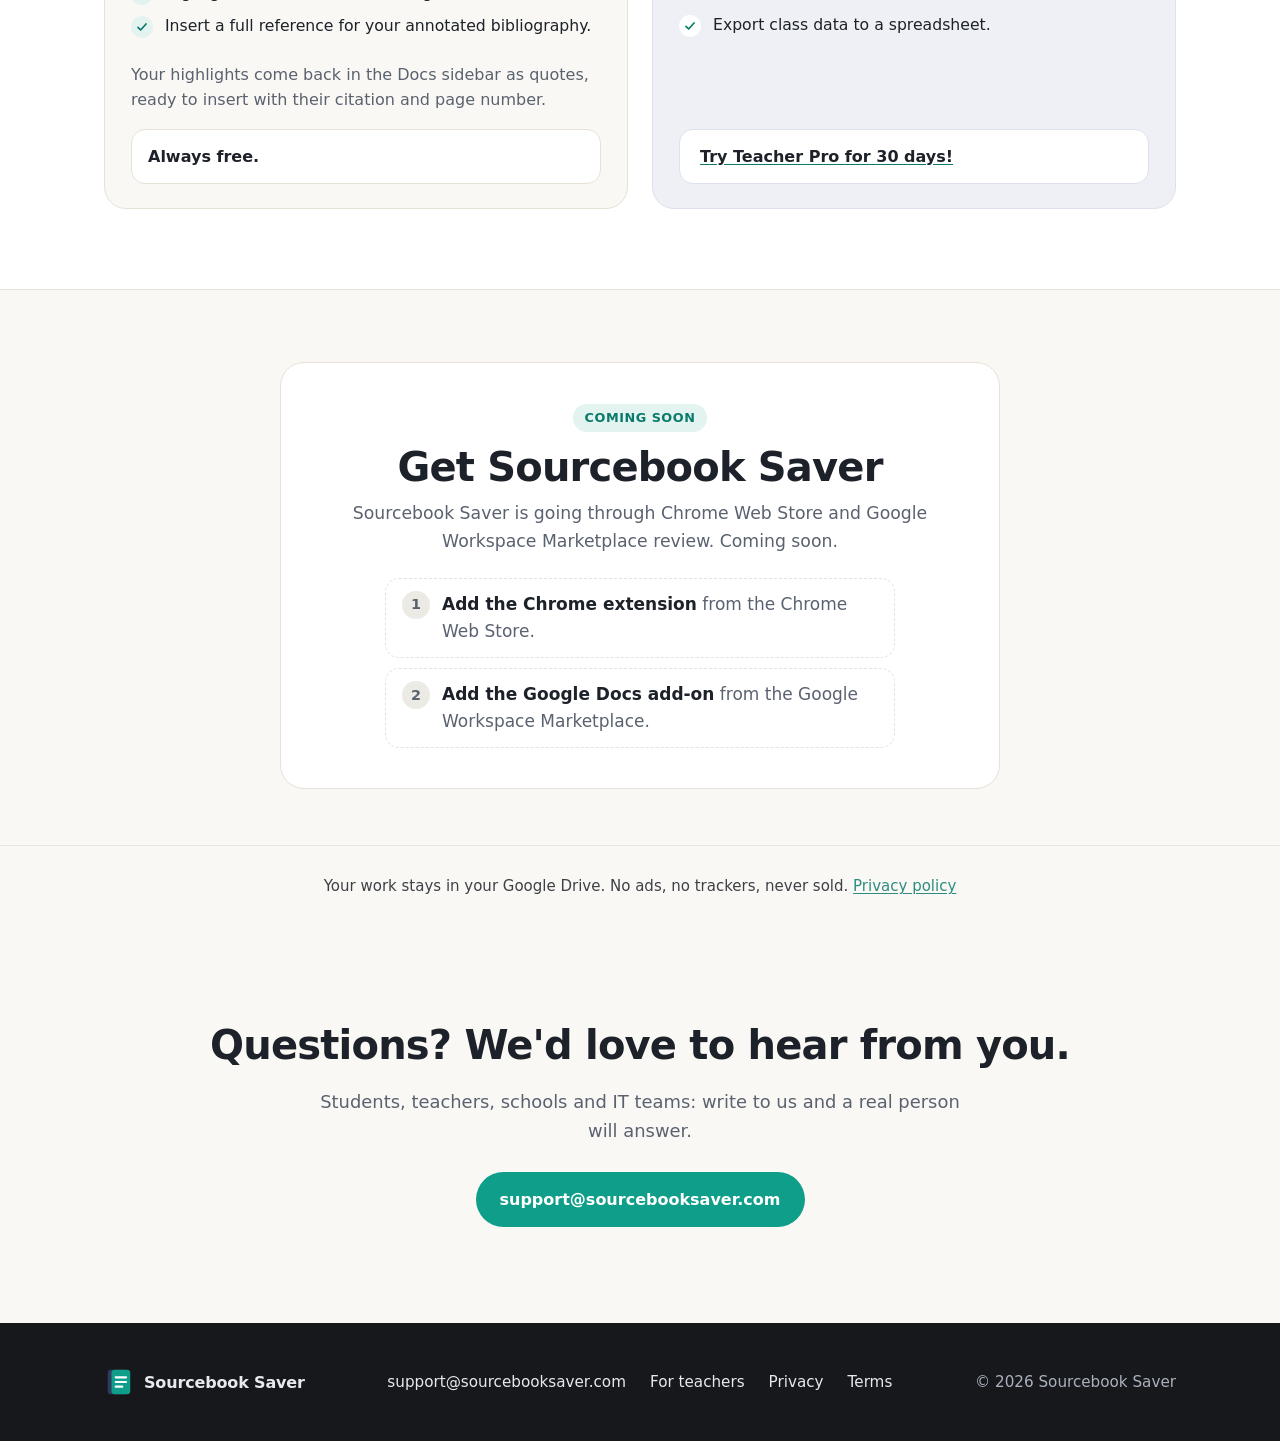
==== commit 6d015ce0: "Capitalize "Teacher View" across the site; check mark icon on Teachers page" ====
--- a/index.html
+++ b/index.html
@@ -40,7 +40,7 @@
         <a class="btn btn-primary btn-get" href="#get">Get Sourcebook Saver <span class="soon">Coming soon</span></a>
         <a class="btn btn-ghost" href="#how">See how it works</a>
       </div>
-      <p class="also">Also: <a href="#read-annotate">Read and annotate</a> <span aria-hidden="true">·</span> <a href="#teacher-view">Teacher view</a></p>
+      <p class="also">Also: <a href="#read-annotate">Read and annotate</a> <span aria-hidden="true">·</span> <a href="#teacher-view">Teacher View</a></p>
     </div>
     <div class="hero-visual">
       <div class="window">
@@ -128,12 +128,12 @@
       </article>
       <article class="duo-card teach" id="teacher-view" aria-labelledby="tv-title">
         <div class="window duo-shot">
-          <div class="window-bar"><i></i><i></i><i></i><span>Sourcebook · Teacher view</span></div>
-          <img src="/assets/img/teacher-dashboard.webp" width="1600" height="997" loading="lazy" alt="Teacher view with class cards and a student list. Sample data.">
+          <div class="window-bar"><i></i><i></i><i></i><span>Sourcebook · Teacher View</span></div>
+          <img src="/assets/img/teacher-dashboard.webp" width="1600" height="997" loading="lazy" alt="Teacher View with class cards and a student list. Sample data.">
         </div>
         <div class="duo-body">
           <span class="tag">Optional · For teachers</span>
-          <h3 id="tv-title">Teacher view</h3>
+          <h3 id="tv-title">Teacher View</h3>
           <p>See your class's research in one place.</p>
           <ul class="ticks">
             <li>Syncs with your Google Classroom.</li>
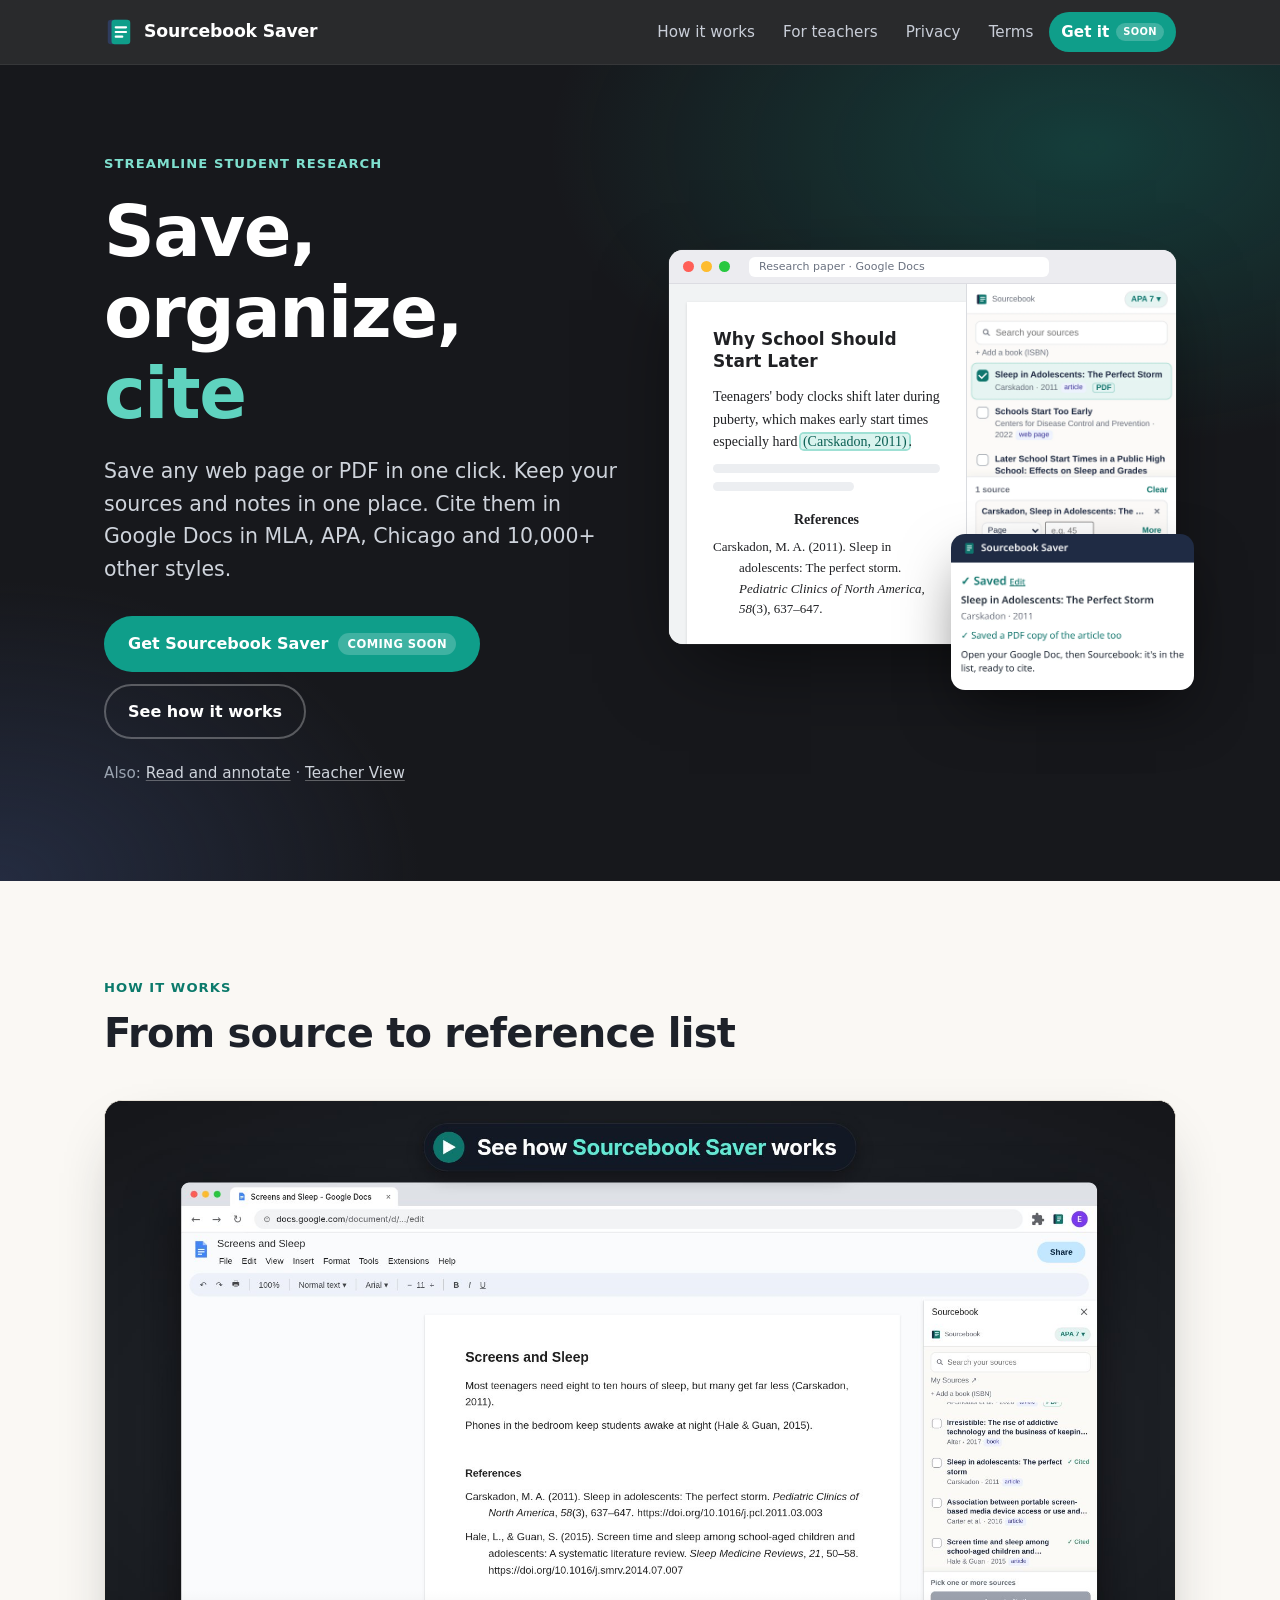
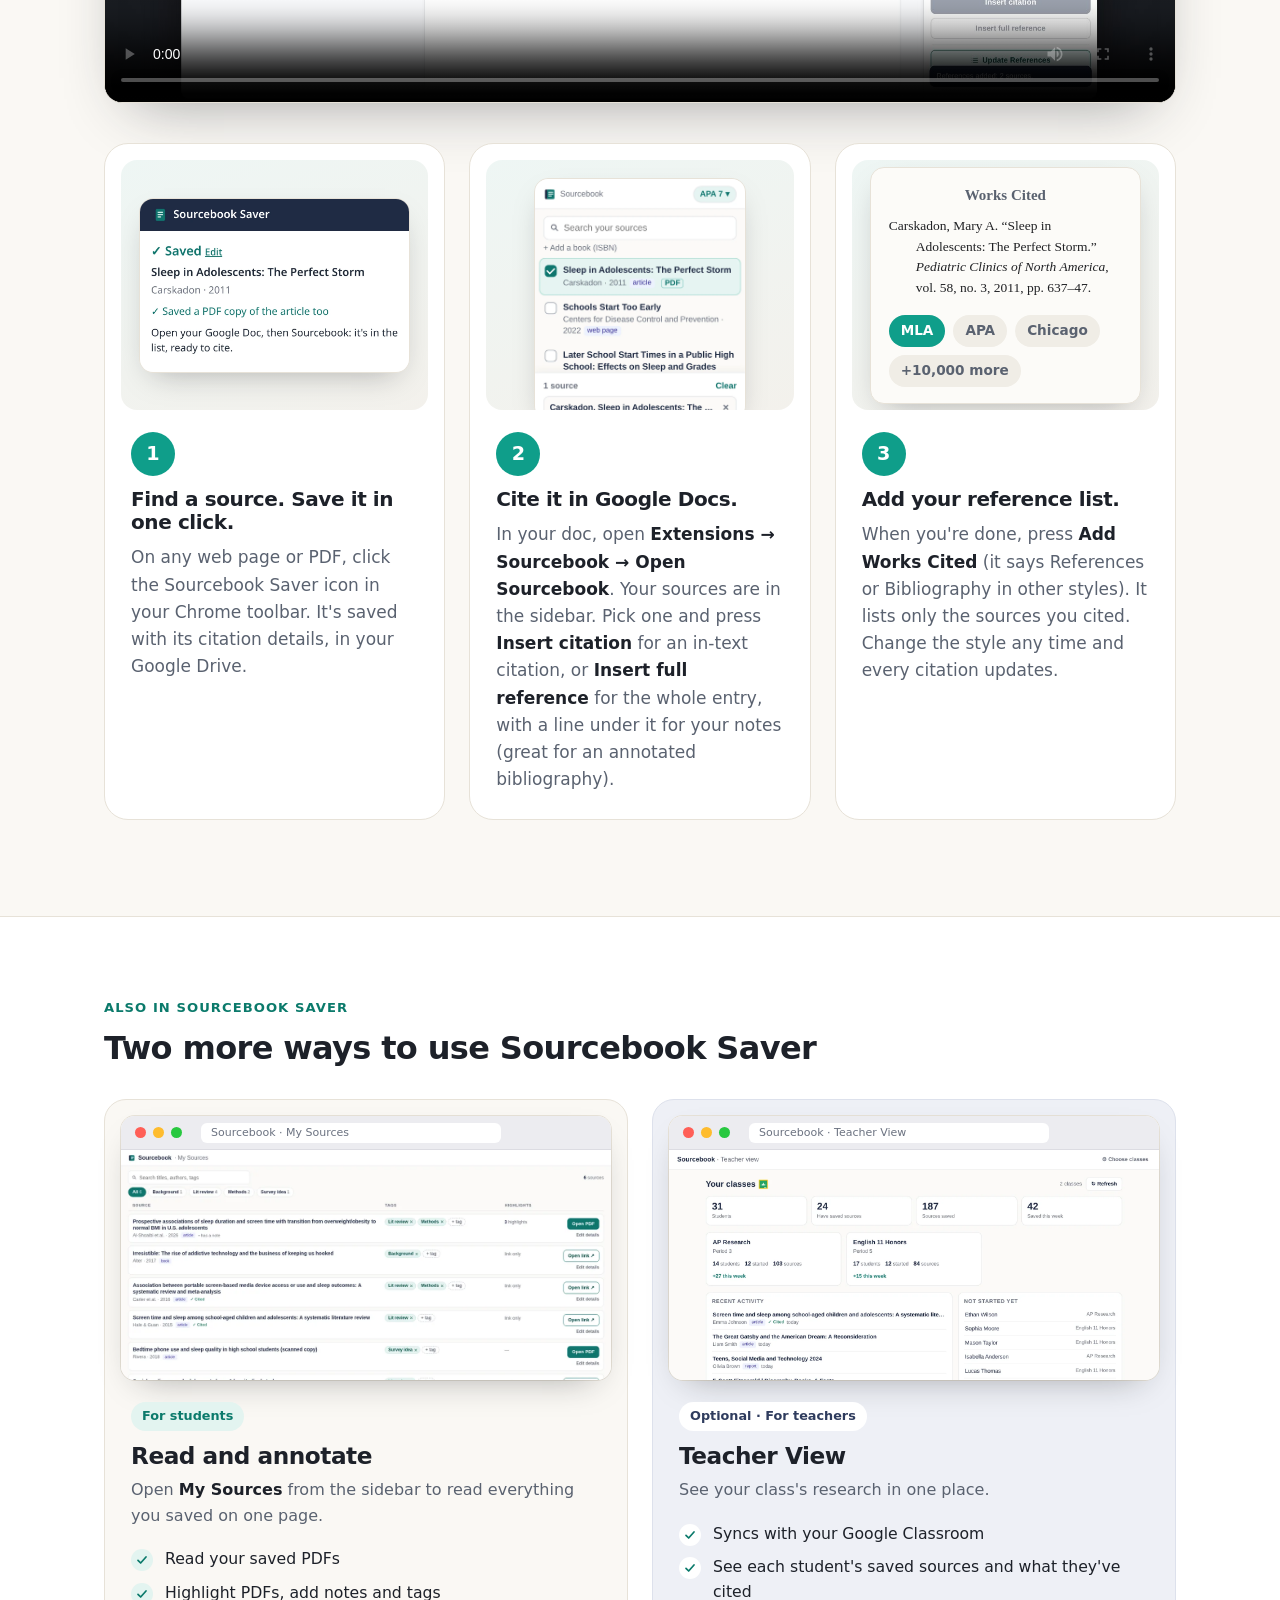
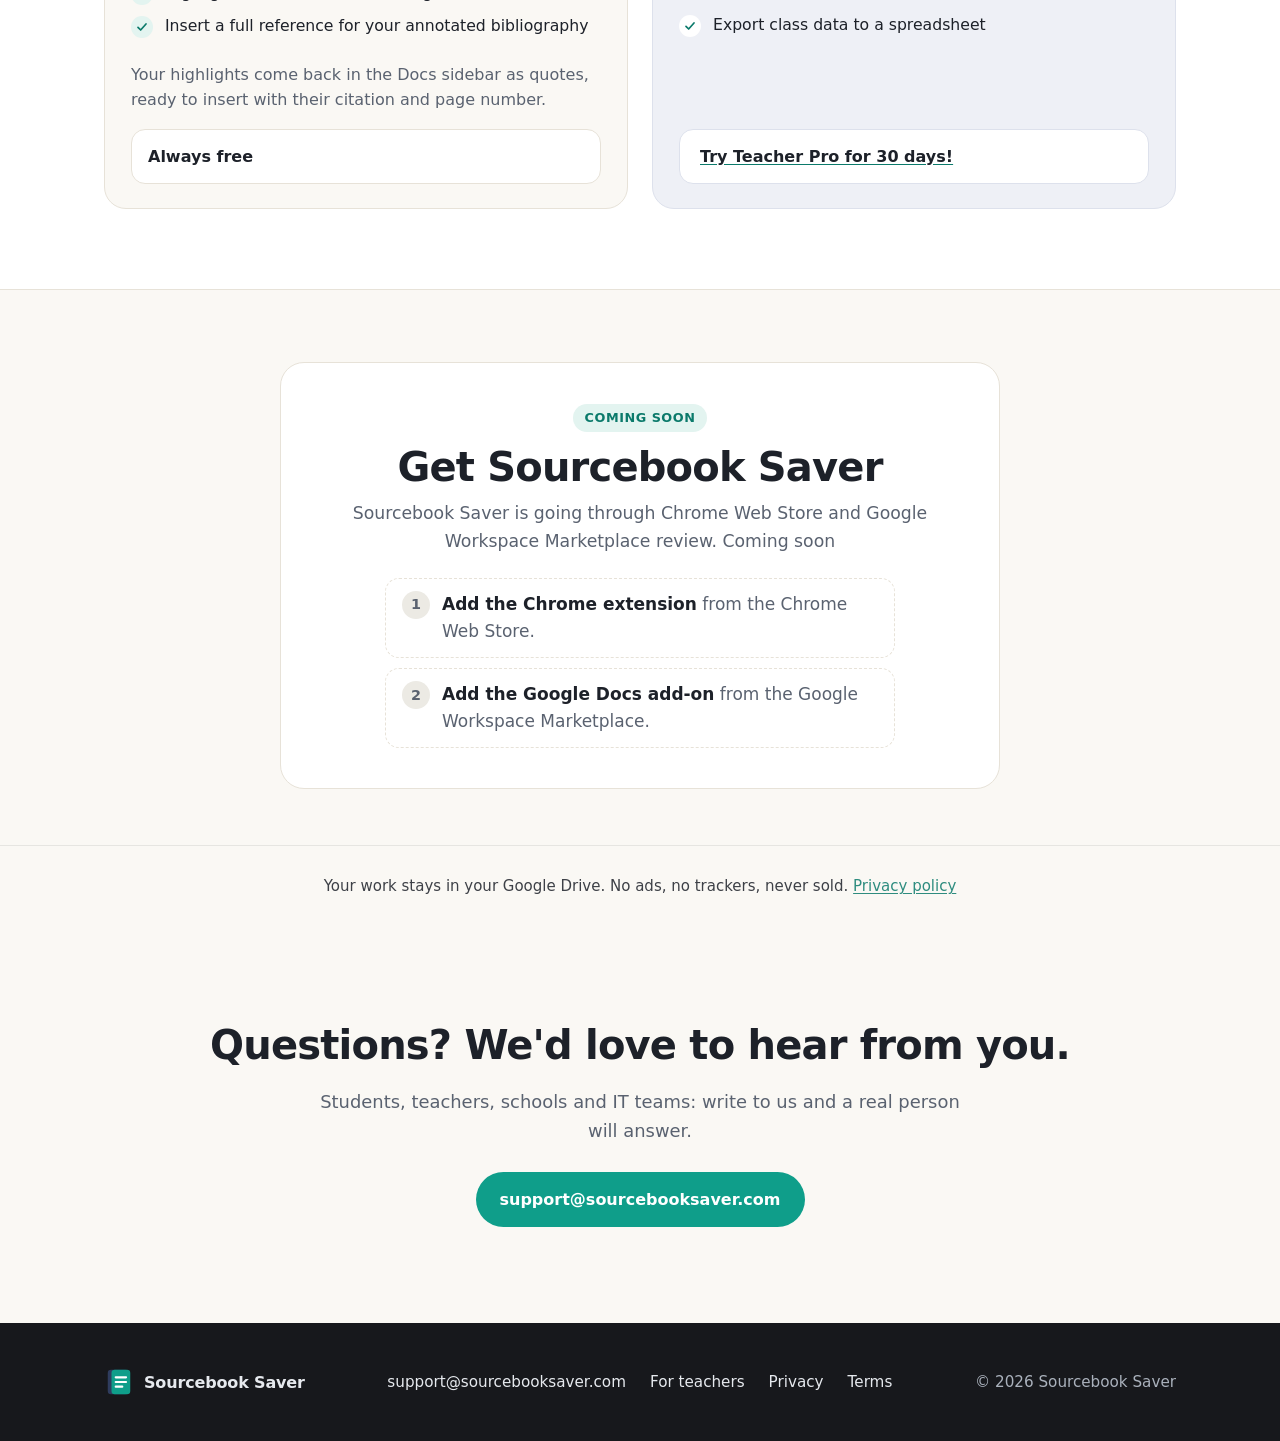
==== commit e171ad0a: "Punctuation pass: periods on full sentences, none on fragments" ====
--- a/index.html
+++ b/index.html
@@ -4,13 +4,13 @@
 <meta charset="utf-8">
 <meta name="viewport" content="width=device-width, initial-scale=1">
 <title>Sourcebook Saver: save, organize, cite</title>
-<meta name="description" content="Save web pages and PDFs in one click, then cite them in Google Docs in MLA, APA, Chicago and 10,000+ other styles. Free for students.">
+<meta name="description" content="Save web pages and PDFs in one click, then cite them in Google Docs in MLA, APA, Chicago and 10,000+ other styles. Free for students">
 <link rel="canonical" href="https://sourcebooksaver.com/">
 <meta name="theme-color" content="#17181c">
 <meta property="og:type" content="website">
 <meta property="og:site_name" content="Sourcebook Saver">
 <meta property="og:title" content="Sourcebook Saver: save, organize, cite">
-<meta property="og:description" content="Save web pages and PDFs in one click, then cite them in Google Docs in MLA, APA, Chicago and 10,000+ other styles. Free for students.">
+<meta property="og:description" content="Save web pages and PDFs in one click, then cite them in Google Docs in MLA, APA, Chicago and 10,000+ other styles. Free for students">
 <meta property="og:url" content="https://sourcebooksaver.com/">
 <meta property="og:image" content="https://sourcebooksaver.com/assets/img/og.jpg">
 <meta property="og:image:width" content="1200">
@@ -34,7 +34,7 @@
   <div class="wrap">
     <div>
       <span class="eyebrow">Streamline student research</span>
-      <h1 id="hero-title">Save, organize, <span class="accent">cite.</span></h1>
+      <h1 id="hero-title">Save, organize, <span class="accent">cite</span></h1>
       <p class="lede">Save any web page or PDF in one click. Keep your sources and notes in one place. Cite them in Google Docs in MLA, APA, Chicago and 10,000+ other styles.</p>
       <div class="ctas">
         <a class="btn btn-primary btn-get" href="#get">Get Sourcebook Saver <span class="soon">Coming soon</span></a>
@@ -53,10 +53,10 @@
             <p class="d-h">References</p>
             <p class="d-ref">Carskadon, M. A. (2011). Sleep in adolescents: The perfect storm. <i>Pediatric Clinics of North America, 58</i>(3), 637–647.</p>
           </div>
-          <div class="docside"><img src="/assets/img/docs-sidebar.webp" width="900" height="1860" alt="The Sourcebook Saver sidebar in Google Docs, listing saved sources ready to cite. Sample data."></div>
+          <div class="docside"><img src="/assets/img/docs-sidebar.webp" width="900" height="1860" alt="The Sourcebook Saver sidebar in Google Docs, listing saved sources ready to cite. Sample data"></div>
         </div>
       </div>
-      <img class="pop" src="/assets/img/saver-popup.webp" width="1020" height="654" alt="The Sourcebook Saver popup in Chrome saying the page was saved, with its citation details.">
+      <img class="pop" src="/assets/img/saver-popup.webp" width="1020" height="654" alt="The Sourcebook Saver popup in Chrome saying the page was saved, with its citation details">
     </div>
   </div>
 </section>
@@ -78,7 +78,7 @@
         </div>
       </li>
       <li>
-        <div class="s-vis"><div class="shot shot-tall"><img src="/assets/img/docs-sidebar.webp" width="900" height="1860" loading="lazy" alt="The Sourcebook Saver sidebar in Google Docs with saved sources and the Insert citation button. Sample data."></div></div>
+        <div class="s-vis"><div class="shot shot-tall"><img src="/assets/img/docs-sidebar.webp" width="900" height="1860" loading="lazy" alt="The Sourcebook Saver sidebar in Google Docs with saved sources and the Insert citation button. Sample data"></div></div>
         <div class="s-text">
           <span class="s-num" aria-hidden="true">2</span>
           <h3>Cite it in Google Docs.</h3>
@@ -105,40 +105,40 @@
   <div class="wrap">
     <div class="section-head more-head">
       <span class="kicker">Also in Sourcebook Saver</span>
-      <h2 id="more-title">Two more ways to use Sourcebook Saver.</h2>
+      <h2 id="more-title">Two more ways to use Sourcebook Saver</h2>
     </div>
     <div class="duo">
       <article class="duo-card" id="read-annotate" aria-labelledby="ra-title">
         <div class="window duo-shot">
           <div class="window-bar"><i></i><i></i><i></i><span>Sourcebook · My Sources</span></div>
-          <img src="/assets/img/my-sources.webp" width="1200" height="652" loading="lazy" alt="My Sources page listing saved sources with their tags, highlights and buttons to open each one. Sample data.">
+          <img src="/assets/img/my-sources.webp" width="1200" height="652" loading="lazy" alt="My Sources page listing saved sources with their tags, highlights and buttons to open each one. Sample data">
         </div>
         <div class="duo-body">
           <span class="tag">For students</span>
           <h3 id="ra-title">Read and annotate</h3>
           <p>Open <b>My Sources</b> from the sidebar to read everything you saved on one page.</p>
           <ul class="ticks">
-            <li>Read your saved PDFs.</li>
-            <li>Highlight PDFs, add notes and tags.</li>
-            <li>Insert a full reference for your annotated bibliography.</li>
+            <li>Read your saved PDFs</li>
+            <li>Highlight PDFs, add notes and tags</li>
+            <li>Insert a full reference for your annotated bibliography</li>
           </ul>
           <p>Your highlights come back in the Docs sidebar as quotes, ready to insert with their citation and page number.</p>
-          <p class="duo-foot"><strong>Always free.</strong></p>
+          <p class="duo-foot"><strong>Always free</strong></p>
         </div>
       </article>
       <article class="duo-card teach" id="teacher-view" aria-labelledby="tv-title">
         <div class="window duo-shot">
           <div class="window-bar"><i></i><i></i><i></i><span>Sourcebook · Teacher View</span></div>
-          <img src="/assets/img/teacher-dashboard.webp" width="1600" height="997" loading="lazy" alt="Teacher View with class cards and a student list. Sample data.">
+          <img src="/assets/img/teacher-dashboard.webp" width="1600" height="997" loading="lazy" alt="Teacher View with class cards and a student list. Sample data">
         </div>
         <div class="duo-body">
           <span class="tag">Optional · For teachers</span>
           <h3 id="tv-title">Teacher View</h3>
           <p>See your class's research in one place.</p>
           <ul class="ticks">
-            <li>Syncs with your Google Classroom.</li>
-            <li>See each student's saved sources and what they've cited.</li>
-            <li>Export class data to a spreadsheet.</li>
+            <li>Syncs with your Google Classroom</li>
+            <li>See each student's saved sources and what they've cited</li>
+            <li>Export class data to a spreadsheet</li>
           </ul>
           <p class="duo-foot"><a href="/teachers/"><strong>Try Teacher Pro for 30 days!</strong></a></p>
         </div>
@@ -152,7 +152,7 @@
     <div class="get-card">
       <span class="soon soon-lg">Coming soon</span>
       <h2 id="get-title">Get Sourcebook Saver</h2>
-      <p>Sourcebook Saver is going through Chrome Web Store and Google Workspace Marketplace review. Coming soon.</p>
+      <p>Sourcebook Saver is going through Chrome Web Store and Google Workspace Marketplace review. Coming soon</p>
       <ol class="get-steps">
         <li><span><b>Add the Chrome extension</b> from the Chrome Web Store.</span></li>
         <li><span><b>Add the Google Docs add-on</b> from the Google Workspace Marketplace.</span></li>
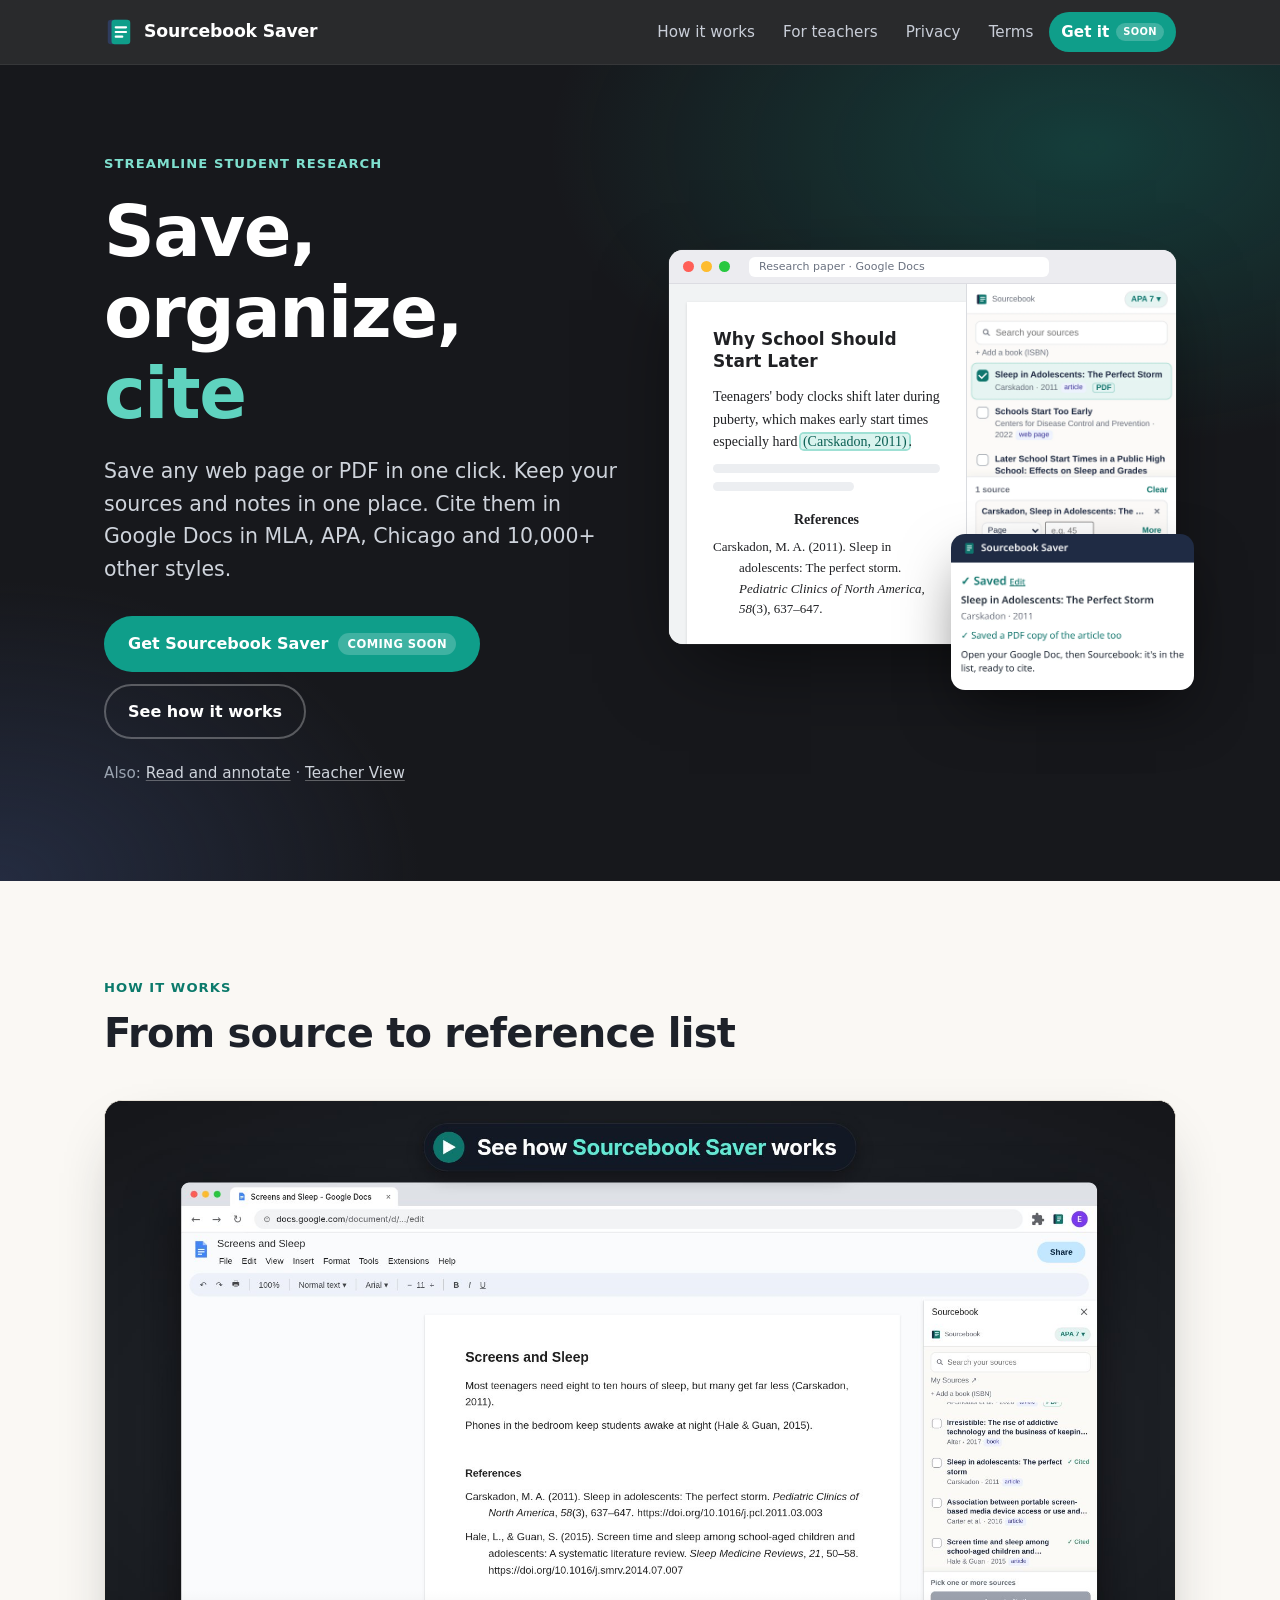
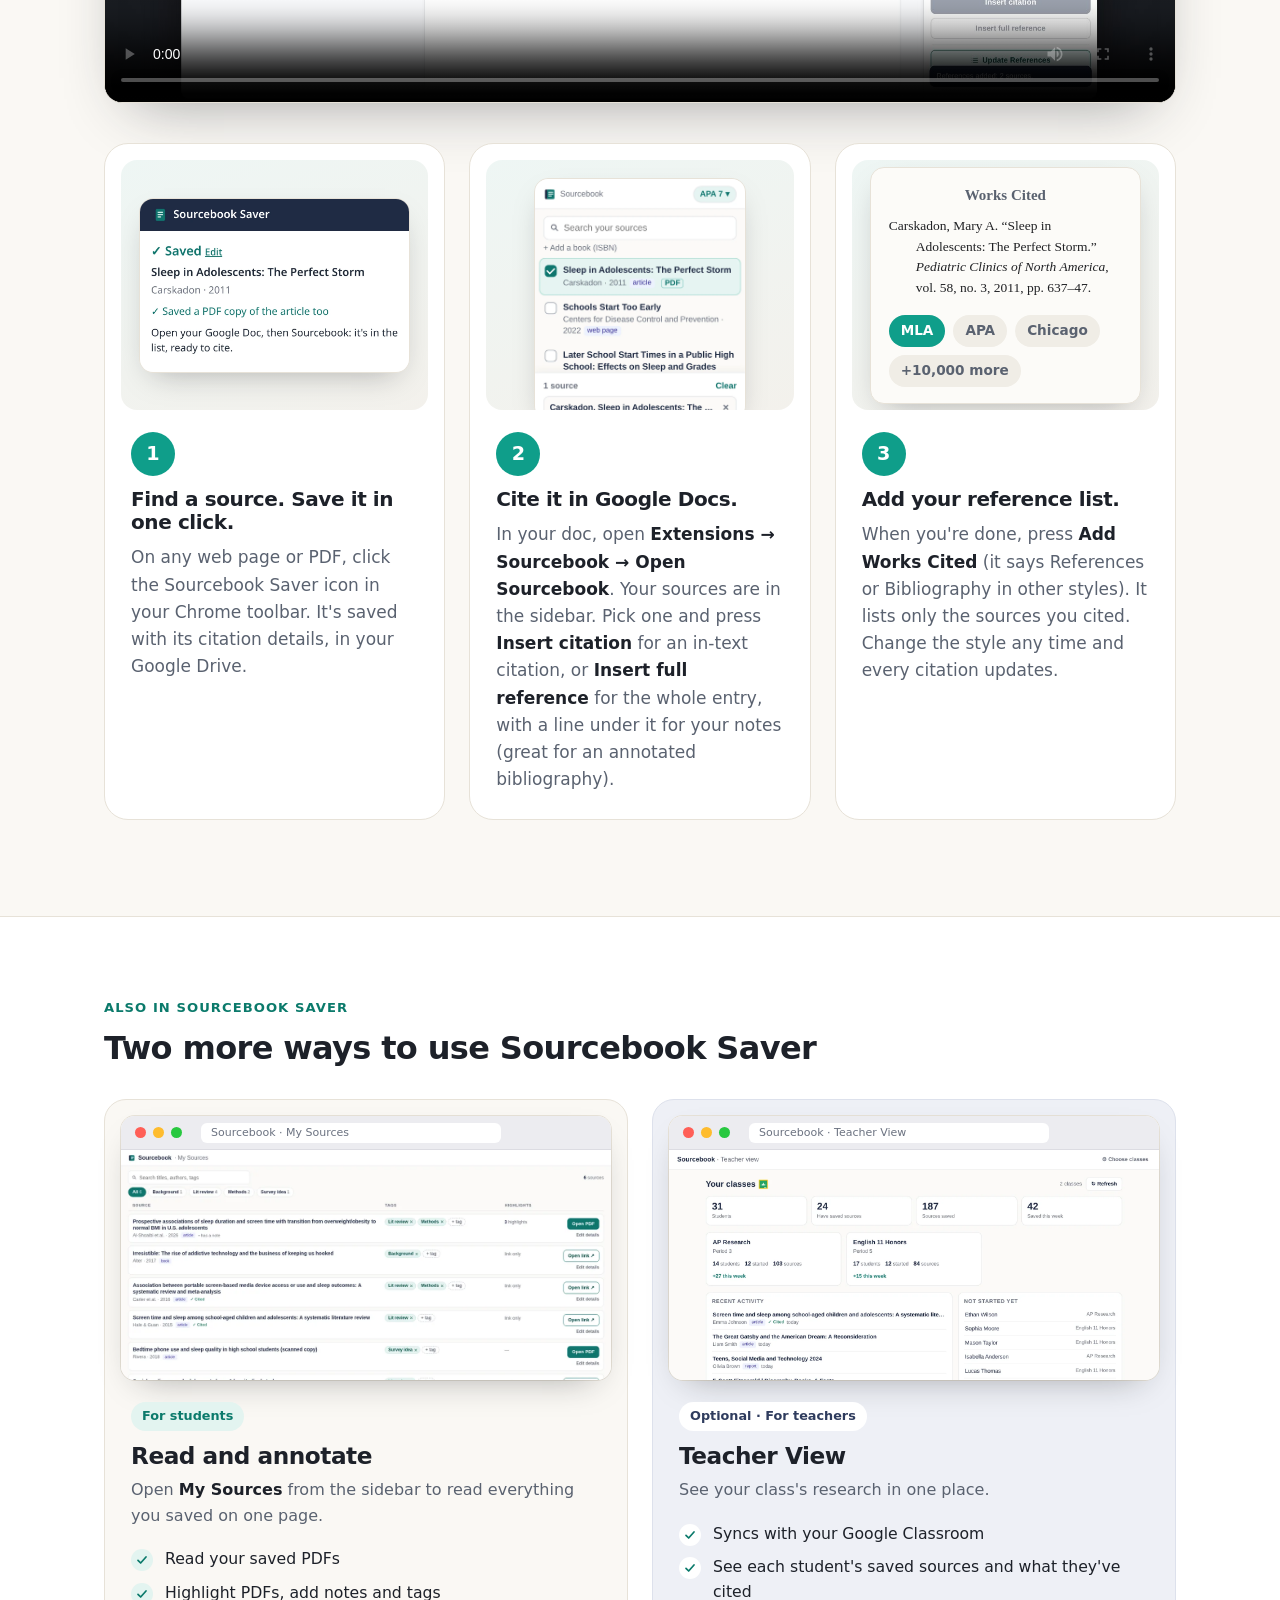
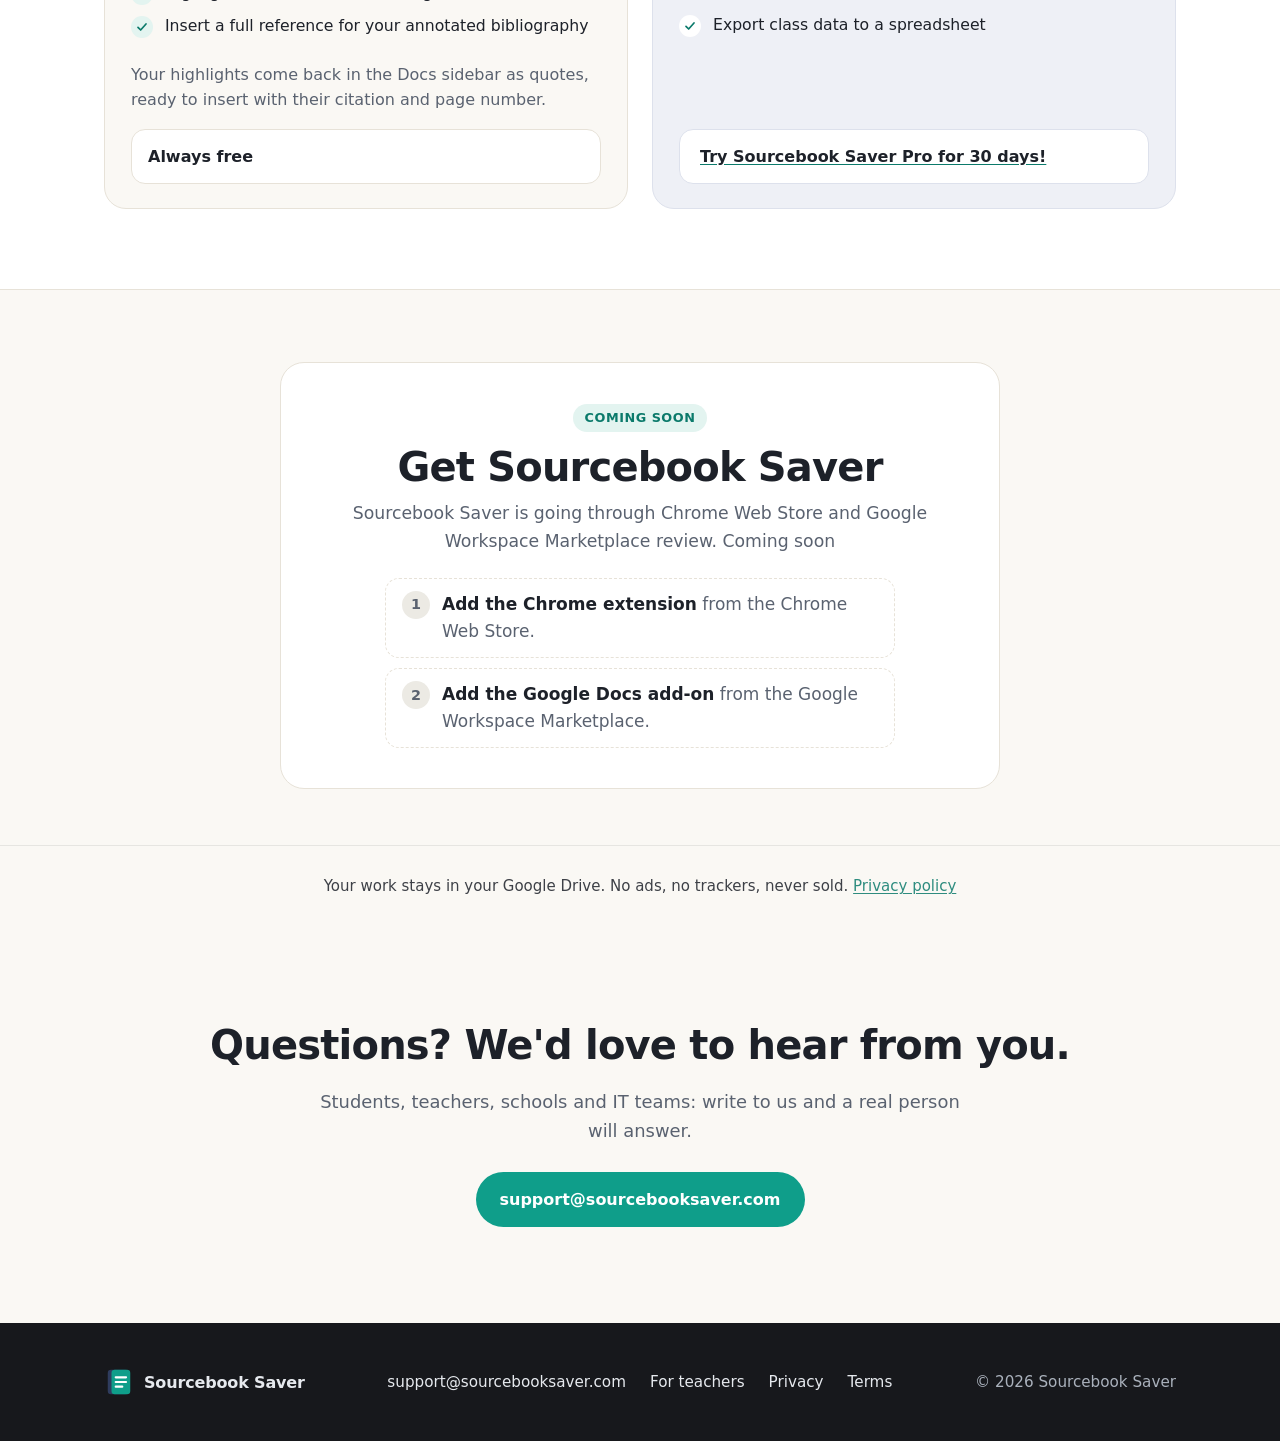
==== commit 01c1707e: "Homepage: "Try Sourcebook Saver Pro for 30 days!" (was Teacher Pro); let that button wrap on phones" ====
--- a/index.html
+++ b/index.html
@@ -140,7 +140,7 @@
             <li>See each student's saved sources and what they've cited</li>
             <li>Export class data to a spreadsheet</li>
           </ul>
-          <p class="duo-foot"><a href="/teachers/"><strong>Try Teacher Pro for 30 days!</strong></a></p>
+          <p class="duo-foot"><a href="/teachers/"><strong>Try Sourcebook&nbsp;Saver&nbsp;Pro for 30&nbsp;days!</strong></a></p>
         </div>
       </article>
     </div>
--- a/assets/style.css
+++ b/assets/style.css
@@ -290,6 +290,7 @@
 .duo-card.teach .duo-foot{border-color:#dde1ec}
 .duo-foot strong{color:var(--ink)}
 .duo-foot a{font-weight:700;white-space:nowrap;margin-left:4px}
+.duo-card.teach .duo-foot a{white-space:normal;display:inline-block;text-wrap:balance}
 @media (max-width:900px){.duo{grid-template-columns:1fr}.more-sec{padding:64px 0}}
 @media (max-width:640px){.duo-shot img{height:190px}.duo-card{padding:12px}.duo-body{padding:18px 8px 6px}}
 
